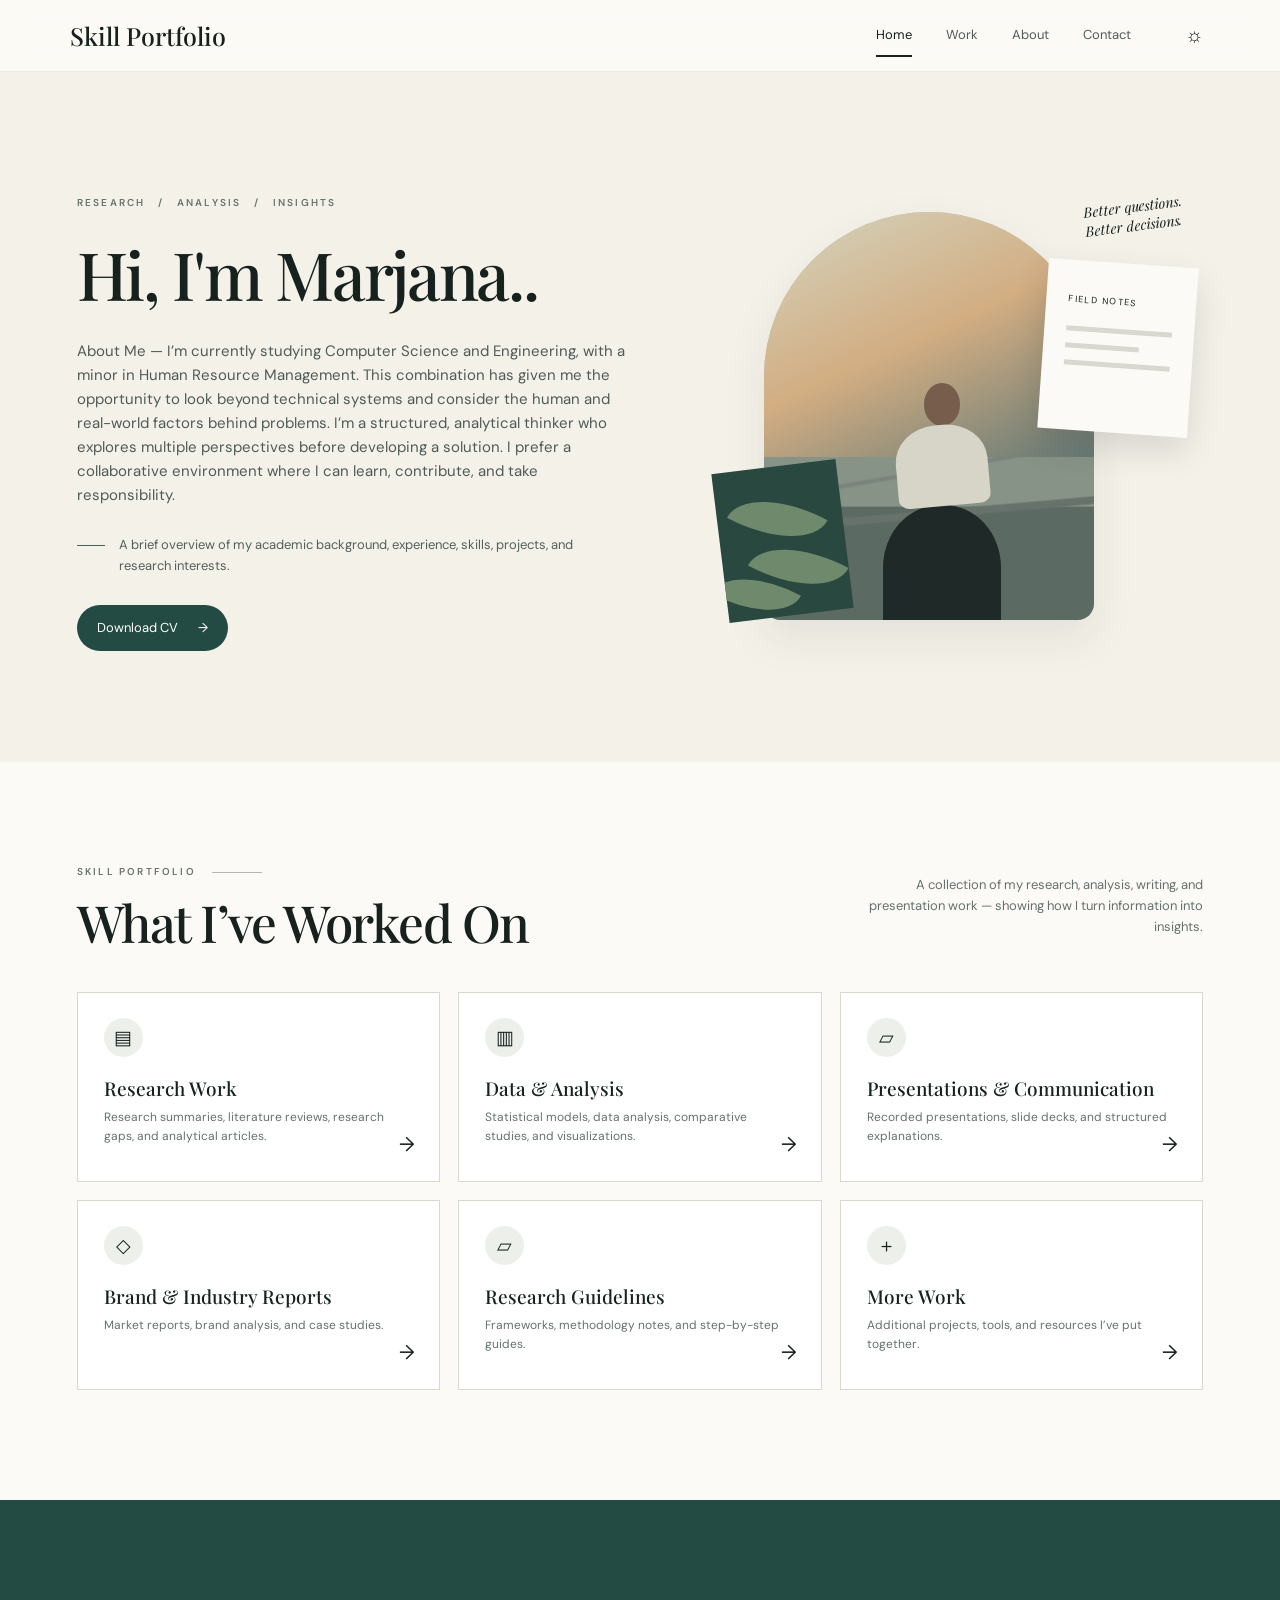
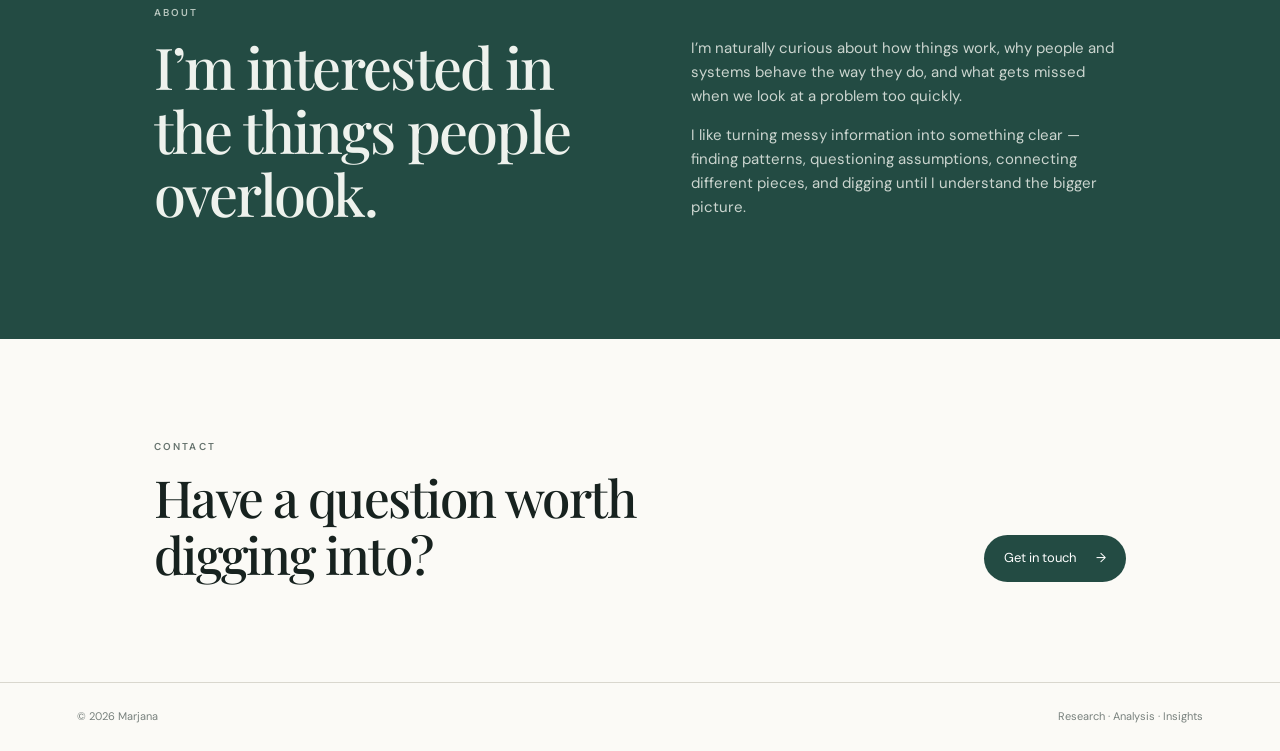
==== index.html @ 1c20ca9d "Update index.html" ====
<!DOCTYPE html>
<html lang="en">
<head>
  <meta charset="UTF-8">
  <meta name="viewport" content="width=device-width, initial-scale=1.0">
  <meta name="description" content="Marjana — Research, analysis, writing and analytical work.">
  <title>Marjana — Research Portfolio</title>
  <link rel="preconnect" href="https://fonts.googleapis.com">
  <link rel="preconnect" href="https://fonts.gstatic.com" crossorigin>
  <link href="https://fonts.googleapis.com/css2?family=DM+Sans:wght@400;500;600&family=Playfair+Display:ital,wght@0,500;0,600;1,500&display=swap" rel="stylesheet">
  <link rel="stylesheet" href="style.css">
</head>
<body>
  <header class="site-header">
    <a class="brand" href="#home">Skill Portfolio</a>
    <nav aria-label="Main navigation">
      <a class="active" href="#home">Home</a>
      <a href="#work">Work</a>
      <a href="#about">About</a>
      <a href="#contact">Contact</a>
    </nav>
    <button class="theme-toggle" id="themeToggle" aria-label="Toggle theme">☼</button>
  </header>

  <main id="home">
    <section class="hero">
      <div class="hero-copy">
        <div class="eyebrow">RESEARCH &nbsp; / &nbsp; ANALYSIS &nbsp; / &nbsp; INSIGHTS</div>
        <h1>Hi, I'm Marjana..<br>
          
        </h1>
        <p class="intro">
          About Me — I’m currently studying Computer Science and Engineering, with a minor in Human Resource Management. This combination has given me the opportunity to look beyond technical systems and consider the human and real-world factors behind problems. I’m a structured, analytical thinker who explores multiple perspectives before developing a solution. I prefer a collaborative environment where I can learn, contribute, and take responsibility.

        </p>
        <div class="hero-note"><span></span> A brief overview of my academic background, experience, skills, projects, and research interests.</div>
        <a class="primary-btn" href="#work">Download CV<span>→</span></a>
      </div>

      <div class="hero-art" aria-label="Decorative research collage">
        <div class="arch-photo">
          <div class="sky"></div>
          <div class="city"></div>
          <div class="person">
            <div class="head"></div>
            <div class="scarf"></div>
            <div class="body"></div>
          </div>
        </div>
        <div class="note-card">
          <div class="lines"></div>
          <div class="mini-title">FIELD NOTES</div>
          <div class="mini-line"></div><div class="mini-line short"></div><div class="mini-line"></div>
        </div>
        <div class="leaf-card"><span></span><span></span><span></span></div>
        <div class="art-caption">Better questions.<br>Better decisions.</div>
      </div>
    </section>

    <section class="work" id="work">
      <div class="section-heading">
        <div>
          <div class="eyebrow">SKILL PORTFOLIO <span class="dash"></span></div>
          <h2>What I’ve Worked On</h2>
        </div>
        <p>A collection of my research, analysis, writing, and presentation work — showing how I turn information into insights.</p>
      </div>

      <div class="cards">
        <a class="card" href="#">
          <div class="icon">▤</div>
          <h3>Research Work</h3>
          <p>Research summaries, literature reviews, research gaps, and analytical articles.</p>
          <span class="arrow">→</span>
        </a>
        <a class="card" href="#">
          <div class="icon">▥</div>
          <h3>Data &amp; Analysis</h3>
          <p>Statistical models, data analysis, comparative studies, and visualizations.</p>
          <span class="arrow">→</span>
        </a>
        <a class="card" href="#">
          <div class="icon">▱</div>
          <h3>Presentations &amp; Communication</h3>
          <p>Recorded presentations, slide decks, and structured explanations.</p>
          <span class="arrow">→</span>
        </a>
        <a class="card" href="#">
          <div class="icon">◇</div>
          <h3>Brand &amp; Industry Reports</h3>
          <p>Market reports, brand analysis, and case studies.</p>
          <span class="arrow">→</span>
        </a>
        <a class="card" href="#">
          <div class="icon">▱</div>
          <h3>Research Guidelines</h3>
          <p>Frameworks, methodology notes, and step-by-step guides.</p>
          <span class="arrow">→</span>
        </a>
        <a class="card" href="#">
          <div class="icon">＋</div>
          <h3>More Work</h3>
          <p>Additional projects, tools, and resources I’ve put together.</p>
          <span class="arrow">→</span>
        </a>
      </div>
    </section>

    <section class="about" id="about">
      <div class="eyebrow">ABOUT</div>
      <div class="about-grid">
        <h2>I’m interested in the things people overlook.</h2>
        <div>
          <p>I’m naturally curious about how things work, why people and systems behave the way they do, and what gets missed when we look at a problem too quickly.</p>
          <p>I like turning messy information into something clear — finding patterns, questioning assumptions, connecting different pieces, and digging until I understand the bigger picture.</p>
        </div>
      </div>
    </section>

    <section class="contact" id="contact">
      <div>
        <div class="eyebrow">CONTACT</div>
        <h2>Have a question worth digging into?</h2>
      </div>
      <a class="primary-btn" href="mailto:your.email@example.com">Get in touch <span>→</span></a>
    </section>
  </main>

  <footer>
    <span>© 2026 Marjana</span>
    <span>Research · Analysis · Insights</span>
  </footer>

  <script src="script.js"></script>
</body>
</html>
---- style.css ----
:root {
  --bg: #f4f1e9;
  --paper: #fbfaf6;
  --text: #17221f;
  --muted: #66716d;
  --line: #d9d7ce;
  --accent: #234b43;
  --accent-soft: #dfe5d7;
  --shadow: 0 18px 45px rgba(24, 34, 31, .08);
}
* { box-sizing: border-box; }
html { scroll-behavior: smooth; }
body {
  margin: 0; color: var(--text); background: var(--paper);
  font-family: "DM Sans", sans-serif; line-height: 1.6;
}
a { color: inherit; text-decoration: none; }
.site-header {
  height: 72px; padding: 0 5.5vw; display: flex; align-items: center;
  justify-content: space-between; border-bottom: 1px solid rgba(0,0,0,.06);
  position: sticky; top: 0; z-index: 20; background: rgba(251,250,246,.9);
  backdrop-filter: blur(14px);
}
.brand { font: 500 25px/1 "Playfair Display", serif; }
nav { display: flex; gap: 34px; margin-left: auto; margin-right: 48px; }
nav a { font-size: 13px; color: #535b58; position: relative; }
nav a.active, nav a:hover { color: var(--text); }
nav a.active::after { content:""; position:absolute; left:0; right:0; bottom:-11px; height:1.5px; background:var(--text); }
.theme-toggle { border:0; background:none; font-size:20px; cursor:pointer; color:var(--text); }
.hero {
  min-height: 690px; padding: 92px 6vw 80px; display:grid; grid-template-columns: 1.05fr .95fr;
  gap: 6vw; align-items:center; background: var(--bg); overflow:hidden;
}
.eyebrow { font-size:10px; letter-spacing:.22em; font-weight:600; color:#66736e; }
.hero h1 {
  font: 500 clamp(44px,5.2vw,72px)/1.06 "Playfair Display", serif;
  letter-spacing:-.035em; margin:28px 0 30px; max-width:760px;
}
.hero h1 em { font-style:italic; }
.intro { max-width:560px; font-size:15px; color:#4f5b57; }
.hero-note { margin:28px 0; max-width:520px; font-size:13px; color:#53605b; display:flex; gap:14px; align-items:flex-start; }
.hero-note span { width:28px; height:1px; background:#48635c; margin-top:10px; flex:none; }
.primary-btn {
  display:inline-flex; gap:20px; align-items:center; padding:13px 20px; border-radius:30px;
  background:var(--accent); color:#fff; font-size:13px; transition:.2s;
}
.primary-btn:hover { transform:translateY(-2px); box-shadow:var(--shadow); }
.hero-art { min-height:470px; position:relative; max-width:570px; width:100%; margin:auto; }
.arch-photo {
  position:absolute; left:12%; top:5%; width:66%; height:87%; overflow:hidden;
  border-radius: 180px 180px 18px 18px; background:#b8b7a8; box-shadow:var(--shadow);
}
.sky { height:60%; background:linear-gradient(155deg,#d4d4bf 0%,#d2ad82 50%,#667a76 100%); }
.city { height:40%; background:
  linear-gradient(170deg,transparent 0 18%,#66736e 19% 20%,transparent 21%),
  linear-gradient(175deg,transparent 0 35%,#4d5b58 36% 39%,transparent 40%),
  linear-gradient(180deg,#79877d 0 30%,#3d514b 31% 100%); opacity:.75; }
.person { position:absolute; bottom:0; left:36%; width:36%; height:58%; }
.head { width:31%; height:18%; background:#765d4c; border-radius:50%; margin:0 auto; }
.scarf { width:78%; height:34%; background:#d7d4c8; border-radius:45% 45% 12% 12%; margin:-1% auto 0; transform:rotate(-5deg); }
.body { width:100%; height:55%; background:#1f2927; border-radius:48% 48% 0 0; }
.note-card {
  position:absolute; right:2%; top:16%; width:150px; height:170px; background:#fbfaf6;
  transform:rotate(4deg); padding:22px; box-shadow:0 14px 35px rgba(0,0,0,.12);
}
.mini-title { font-size:9px; letter-spacing:.16em; margin:10px 0 20px; }
.mini-line { height:5px; width:100%; background:#d8d8cf; margin:12px 0; }
.mini-line.short { width:70%; }
.leaf-card { position:absolute; left:3%; bottom:9%; width:125px; height:150px; background:#29483f; transform:rotate(-7deg); overflow:hidden; }
.leaf-card::before, .leaf-card::after, .leaf-card span { content:""; position:absolute; background:#6f896c; border-radius:100% 0 100% 0; transform:rotate(35deg); }
.leaf-card::before { width:90px;height:45px;left:15px;top:30px; }
.leaf-card::after { width:90px;height:45px;left:30px;top:80px; }
.leaf-card span:nth-child(1){width:80px;height:40px;left:-10px;top:105px;}
.art-caption { position:absolute; right:4%; top:2%; font:italic 14px "Playfair Display",serif; transform:rotate(-7deg); }
.work { padding:100px 6vw 110px; background:#fbfaf6; }
.section-heading { display:flex; justify-content:space-between; align-items:end; gap:40px; margin-bottom:42px; }
.section-heading h2, .about h2, .contact h2 { font:500 clamp(35px,4vw,54px)/1.1 "Playfair Display",serif; margin:14px 0 0; letter-spacing:-.03em; }
.section-heading > p { max-width:350px; color:var(--muted); font-size:13px; text-align:right; }
.dash { display:inline-block; width:50px; height:1px; background:#b5b8b1; vertical-align:middle; margin-left:12px; }
.cards { display:grid; grid-template-columns:repeat(3,1fr); gap:18px; }
.card {
  position:relative; min-height:190px; padding:25px 26px; border:1px solid var(--line);
  background:#fff; transition:.2s;
}
.card:hover { transform:translateY(-4px); box-shadow:var(--shadow); border-color:#c4c9c1; }
.icon { width:39px; height:39px; border-radius:50%; background:#edf0ea; display:grid; place-items:center; font-size:19px; margin-bottom:20px; }
.card h3 { font:500 19px/1.2 "Playfair Display",serif; margin:0 0 8px; }
.card p { color:var(--muted); font-size:12px; max-width:300px; margin:0; }
.arrow { position:absolute; right:24px; bottom:21px; font-size:20px; }
.about { padding:105px 12vw; background:var(--accent); color:#eef2ed; }
.about .eyebrow { color:#b8c7bf; }
.about-grid { display:grid; grid-template-columns:1fr 1fr; gap:8vw; }
.about h2 { font-size:clamp(36px,4.5vw,58px); }
.about p { color:#cbd5cf; font-size:15px; max-width:530px; }
.contact { padding:100px 12vw; display:flex; align-items:end; justify-content:space-between; gap:30px; }
.contact h2 { max-width:650px; }
footer { border-top:1px solid var(--line); padding:25px 6vw; display:flex; justify-content:space-between; color:#78817d; font-size:11px; }
.dark { --paper:#151a18; --bg:#1d2522; --text:#f2f0e8; --muted:#aeb8b3; --line:#333d39; --accent-soft:#2b3530; }
.dark .site-header { background:rgba(21,26,24,.9); }
.dark .work { background:#151a18; }
.dark .card { background:#1b211f; }
@media (max-width: 900px) {
  nav { gap:18px; margin-right:20px; }
  .hero { grid-template-columns:1fr; padding-top:65px; }
  .hero-art { min-height:450px; }
  .cards { grid-template-columns:1fr 1fr; }
  .section-heading { align-items:start; flex-direction:column; }
  .section-heading > p { text-align:left; }
  .about-grid { grid-template-columns:1fr; }
}
@media (max-width: 620px) {
  .site-header { padding:0 5vw; }
  nav { display:none; }
  .hero { padding:60px 7vw; }
  .hero h1 { font-size:43px; }
  .hero-art { min-height:390px; }
  .arch-photo { left:8%; width:72%; }
  .note-card { right:0; width:125px; height:145px; padding:16px; }
  .leaf-card { width:95px; height:115px; }
  .cards { grid-template-columns:1fr; }
  .work, .contact { padding-left:7vw; padding-right:7vw; }
  .contact { align-items:flex-start; flex-direction:column; }
  footer { flex-direction:column; gap:8px; }
}
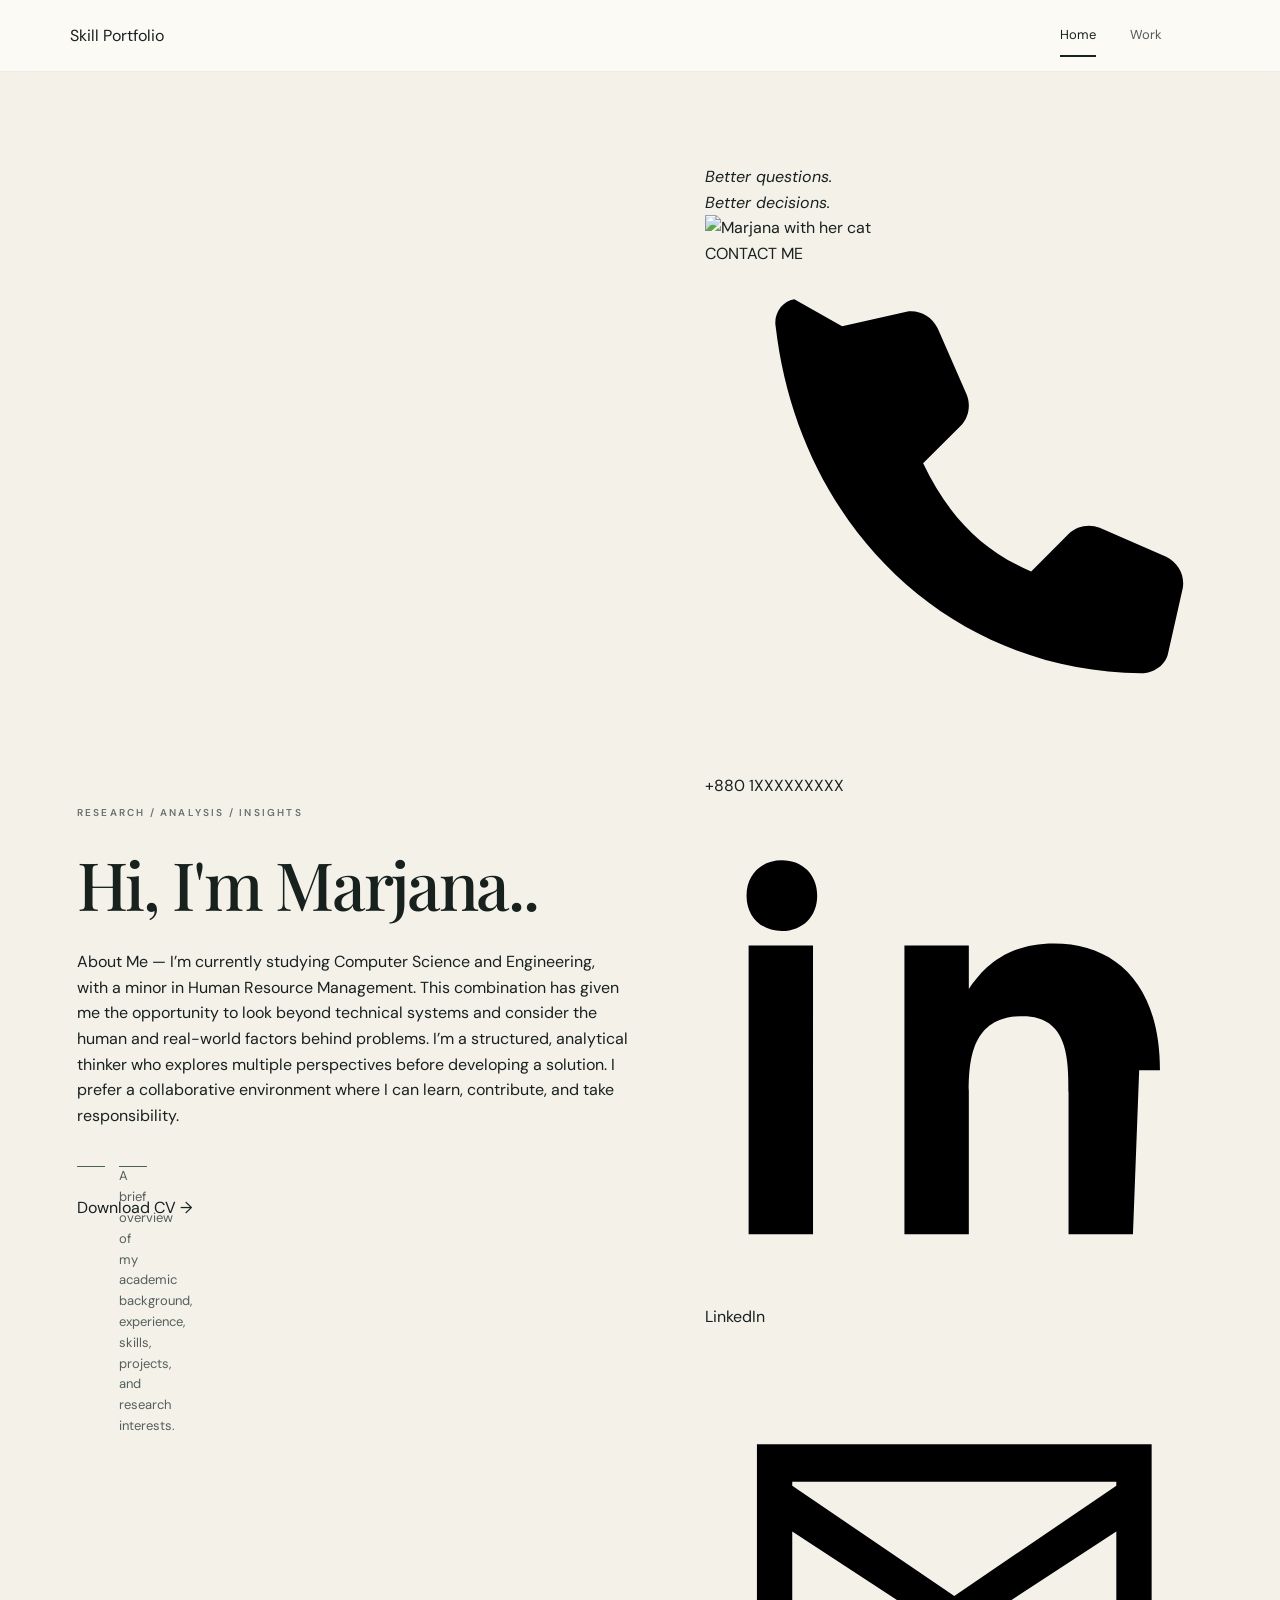
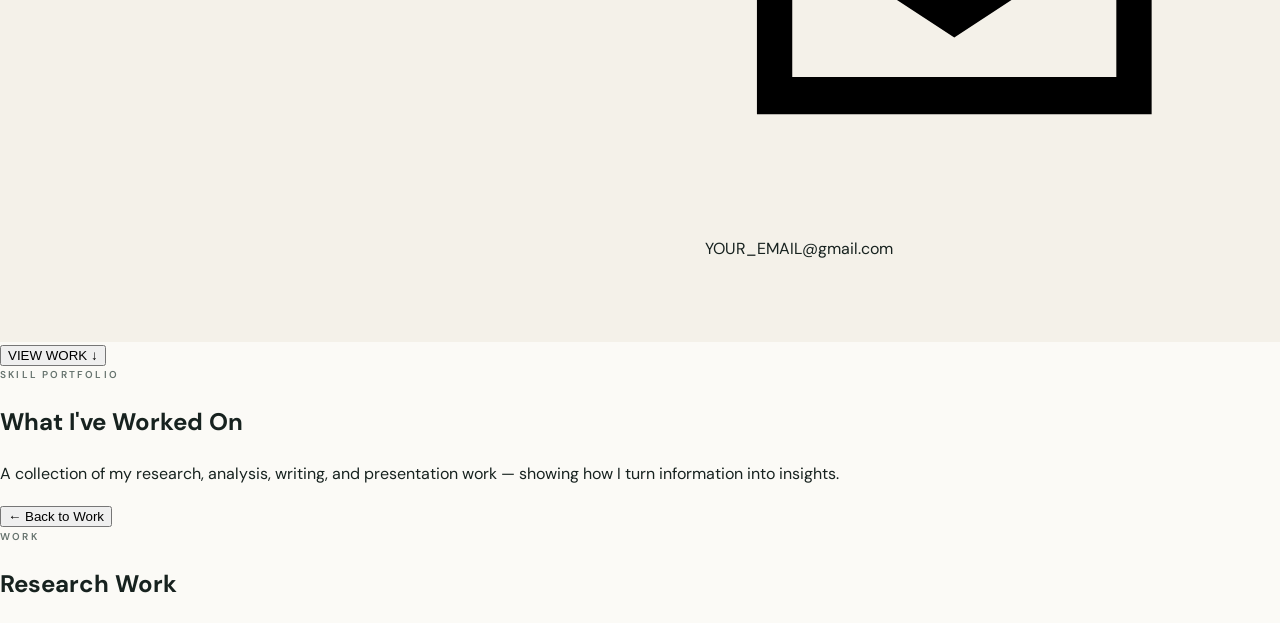
==== commit 8d43b8d2: "Update index.html" ====
--- a/index.html
+++ b/index.html
@@ -1,136 +1,270 @@
 <!DOCTYPE html>
 <html lang="en">
 <head>
-  <meta charset="UTF-8">
-  <meta name="viewport" content="width=device-width, initial-scale=1.0">
-  <meta name="description" content="Marjana — Research, analysis, writing and analytical work.">
-  <title>Marjana — Research Portfolio</title>
-  <link rel="preconnect" href="https://fonts.googleapis.com">
-  <link rel="preconnect" href="https://fonts.gstatic.com" crossorigin>
-  <link href="https://fonts.googleapis.com/css2?family=DM+Sans:wght@400;500;600&family=Playfair+Display:ital,wght@0,500;0,600;1,500&display=swap" rel="stylesheet">
-  <link rel="stylesheet" href="style.css">
+    <meta charset="UTF-8">
+    <meta name="viewport" content="width=device-width, initial-scale=1.0">
+
+    <title>Marjana | Skill Portfolio</title>
+
+    <link rel="stylesheet" href="style.css">
+
+    <!-- Google Fonts -->
+    <link rel="preconnect" href="https://fonts.googleapis.com">
+    <link rel="preconnect" href="https://fonts.gstatic.com" crossorigin>
+    <link href="https://fonts.googleapis.com/css2?family=DM+Sans:wght@400;500;600&family=Playfair+Display:wght@500;600&display=swap" rel="stylesheet">
 </head>
+
 <body>
-  <header class="site-header">
-    <a class="brand" href="#home">Skill Portfolio</a>
-    <nav aria-label="Main navigation">
-      <a class="active" href="#home">Home</a>
-      <a href="#work">Work</a>
-      <a href="#about">About</a>
-      <a href="#contact">Contact</a>
+
+<!-- =========================
+     HEADER
+========================= -->
+
+<header class="site-header">
+
+    <a href="#home" class="logo" onclick="showHome()">
+        Skill Portfolio
+    </a>
+
+    <nav class="main-nav">
+        <a href="#home" class="nav-link active" onclick="showHome()">Home</a>
+        <a href="#work" class="nav-link" onclick="showWork()">Work</a>
     </nav>
-    <button class="theme-toggle" id="themeToggle" aria-label="Toggle theme">☼</button>
-  </header>
-
-  <main id="home">
-    <section class="hero">
-      <div class="hero-copy">
-        <div class="eyebrow">RESEARCH &nbsp; / &nbsp; ANALYSIS &nbsp; / &nbsp; INSIGHTS</div>
-        <h1>Hi, I'm Marjana..<br>
-          
-        </h1>
-        <p class="intro">
-          About Me — I’m currently studying Computer Science and Engineering, with a minor in Human Resource Management. This combination has given me the opportunity to look beyond technical systems and consider the human and real-world factors behind problems. I’m a structured, analytical thinker who explores multiple perspectives before developing a solution. I prefer a collaborative environment where I can learn, contribute, and take responsibility.
-
-        </p>
-        <div class="hero-note"><span></span> A brief overview of my academic background, experience, skills, projects, and research interests.</div>
-        <a class="primary-btn" href="#work">Download CV<span>→</span></a>
-      </div>
-
-      <div class="hero-art" aria-label="Decorative research collage">
-        <div class="arch-photo">
-          <div class="sky"></div>
-          <div class="city"></div>
-          <div class="person">
-            <div class="head"></div>
-            <div class="scarf"></div>
-            <div class="body"></div>
-          </div>
+
+</header>
+
+
+<!-- =========================
+     MAIN APPLICATION
+========================= -->
+
+<main id="app">
+
+    <!-- HOME PAGE -->
+    <section id="home-page" class="page">
+
+        <div class="hero">
+
+            <!-- LEFT SIDE -->
+            <div class="hero-content">
+
+                <div class="eyebrow">
+                    RESEARCH
+                    <span>/</span>
+                    ANALYSIS
+                    <span>/</span>
+                    INSIGHTS
+                </div>
+
+                <h1>
+                    Hi, I'm Marjana..
+                </h1>
+
+                <p class="hero-description">
+                    About Me — I’m currently studying Computer Science and
+                    Engineering, with a minor in Human Resource Management.
+                    This combination has given me the opportunity to look
+                    beyond technical systems and consider the human and
+                    real-world factors behind problems. I’m a structured,
+                    analytical thinker who explores multiple perspectives
+                    before developing a solution. I prefer a collaborative
+                    environment where I can learn, contribute, and take
+                    responsibility.
+                </p>
+
+                <div class="hero-note">
+                    <span class="note-line"></span>
+
+                    <span>
+                        A brief overview of my academic background,
+                        experience, skills, projects, and research interests.
+                    </span>
+                </div>
+
+                <a
+                    href="assets/Marjana_CV.pdf"
+                    download
+                    class="download-btn"
+                >
+                    Download CV
+                    <span>→</span>
+                </a>
+
+            </div>
+
+
+            <!-- RIGHT SIDE -->
+            <div class="hero-visual">
+
+                <div class="visual-quote">
+                    <em>Better questions.</em><br>
+                    <em>Better decisions.</em>
+                </div>
+
+                <div class="visual-card">
+
+                    <!-- Replace this with your own photo -->
+                    <img
+                        src="assets/profile-cat.jpg"
+                        alt="Marjana with her cat"
+                        class="profile-photo"
+                    >
+
+                    <div class="contact-card">
+
+                        <div class="contact-label">
+                            CONTACT ME
+                        </div>
+
+                        <!-- PHONE -->
+                        <a href="tel:+8801XXXXXXXXX" class="contact-item">
+
+                            <span class="contact-icon">
+                                <!-- phone -->
+                                <svg viewBox="0 0 24 24">
+                                    <path d="M6.6 2.9l3.1-.7c.6-.1 1.2.2 1.5.8l1.4 3.2c.2.5.1 1.1-.3 1.5L10.5 9.5c1.2 2.5 2.8 4.2 5.2 5.2l1.8-1.8c.4-.4 1-.5 1.5-.3l3.2 1.4c.6.3.9.9.8 1.5l-.7 3.1c-.1.6-.7 1-1.3 1C11.6 19.5 4.5 12.4 3.4 2.9c-.1-.6.3-1.2.9-1.3z"/>
+                                </svg>
+                            </span>
+
+                            <span>
+                                +880 1XXXXXXXXX
+                            </span>
+
+                        </a>
+
+
+                        <!-- LINKEDIN -->
+                        <a
+                            href="https://www.linkedin.com/in/YOUR-LINKEDIN/"
+                            target="_blank"
+                            rel="noopener"
+                            class="contact-item"
+                        >
+
+                            <span class="contact-icon">
+                                <svg viewBox="0 0 24 24">
+                                    <path d="M5.2 7.1H2.1V21h3.1V7.1zM3.7 3C2.7 3 2 3.7 2 4.7s.7 1.7 1.7 1.7 1.7-.7 1.7-1.7S4.7 3 3.7 3zM21.9 13.1c0-4.2-2.2-6.1-5.1-6.1-2.4 0-3.5 1.3-4.1 2.2V7.1H9.6V21h3.1v-6.9c0-1.8.3-3.6 2.6-3.6 2.2 0 2.2 2.1 2.2 3.7V21h3.1l.3-7.9z"/>
+                                </svg>
+                            </span>
+
+                            <span>
+                                LinkedIn
+                            </span>
+
+                        </a>
+
+
+                        <!-- EMAIL -->
+                        <a
+                            href="mailto:YOUR_EMAIL@gmail.com"
+                            class="contact-item"
+                        >
+
+                            <span class="contact-icon">
+                                <svg viewBox="0 0 24 24">
+                                    <path d="M2.5 5.5h19v13h-19v-13zm1.7 1.8v.2l7.8 5.3 7.8-5.3v-.2H4.2zm15.6 9.4V9.7L12 14.8 4.2 9.7v7h15.6z"/>
+                                </svg>
+                            </span>
+
+                            <span>
+                                YOUR_EMAIL@gmail.com
+                            </span>
+
+                        </a>
+
+                    </div>
+
+                </div>
+
+            </div>
+
         </div>
-        <div class="note-card">
-          <div class="lines"></div>
-          <div class="mini-title">FIELD NOTES</div>
-          <div class="mini-line"></div><div class="mini-line short"></div><div class="mini-line"></div>
+
+
+        <!-- DOWN INDICATOR -->
+        <button class="scroll-indicator" onclick="showWork()" aria-label="View work">
+
+            <span class="scroll-text">
+                VIEW WORK
+            </span>
+
+            <span class="down-arrow">
+                ↓
+            </span>
+
+        </button>
+
+    </section>
+
+
+
+    <!-- WORK PAGE -->
+    <section id="work-page" class="page hidden">
+
+        <div class="work-header">
+
+            <div>
+
+                <div class="eyebrow work-eyebrow">
+                    SKILL PORTFOLIO
+                    <span class="horizontal-line"></span>
+                </div>
+
+                <h2>
+                    What I've Worked On
+                </h2>
+
+            </div>
+
+            <p class="work-intro">
+                A collection of my research, analysis, writing, and
+                presentation work — showing how I turn information
+                into insights.
+            </p>
+
         </div>
-        <div class="leaf-card"><span></span><span></span><span></span></div>
-        <div class="art-caption">Better questions.<br>Better decisions.</div>
-      </div>
+
+
+        <!-- EXACTLY 5 SECTIONS -->
+        <div id="work-grid" class="work-grid"></div>
+
     </section>
 
-    <section class="work" id="work">
-      <div class="section-heading">
-        <div>
-          <div class="eyebrow">SKILL PORTFOLIO <span class="dash"></span></div>
-          <h2>What I’ve Worked On</h2>
+
+
+    <!-- INSIDE WORK PAGE -->
+    <section id="detail-page" class="page hidden">
+
+        <div class="detail-container">
+
+            <button class="back-button" onclick="showWork()">
+                ← Back to Work
+            </button>
+
+            <div class="detail-header">
+
+                <div class="eyebrow" id="detail-eyebrow">
+                    WORK
+                </div>
+
+                <h2 id="detail-title">
+                    Research Work
+                </h2>
+
+                <p id="detail-description"></p>
+
+            </div>
+
+            <div id="detail-content"></div>
+
         </div>
-        <p>A collection of my research, analysis, writing, and presentation work — showing how I turn information into insights.</p>
-      </div>
-
-      <div class="cards">
-        <a class="card" href="#">
-          <div class="icon">▤</div>
-          <h3>Research Work</h3>
-          <p>Research summaries, literature reviews, research gaps, and analytical articles.</p>
-          <span class="arrow">→</span>
-        </a>
-        <a class="card" href="#">
-          <div class="icon">▥</div>
-          <h3>Data &amp; Analysis</h3>
-          <p>Statistical models, data analysis, comparative studies, and visualizations.</p>
-          <span class="arrow">→</span>
-        </a>
-        <a class="card" href="#">
-          <div class="icon">▱</div>
-          <h3>Presentations &amp; Communication</h3>
-          <p>Recorded presentations, slide decks, and structured explanations.</p>
-          <span class="arrow">→</span>
-        </a>
-        <a class="card" href="#">
-          <div class="icon">◇</div>
-          <h3>Brand &amp; Industry Reports</h3>
-          <p>Market reports, brand analysis, and case studies.</p>
-          <span class="arrow">→</span>
-        </a>
-        <a class="card" href="#">
-          <div class="icon">▱</div>
-          <h3>Research Guidelines</h3>
-          <p>Frameworks, methodology notes, and step-by-step guides.</p>
-          <span class="arrow">→</span>
-        </a>
-        <a class="card" href="#">
-          <div class="icon">＋</div>
-          <h3>More Work</h3>
-          <p>Additional projects, tools, and resources I’ve put together.</p>
-          <span class="arrow">→</span>
-        </a>
-      </div>
+
     </section>
 
-    <section class="about" id="about">
-      <div class="eyebrow">ABOUT</div>
-      <div class="about-grid">
-        <h2>I’m interested in the things people overlook.</h2>
-        <div>
-          <p>I’m naturally curious about how things work, why people and systems behave the way they do, and what gets missed when we look at a problem too quickly.</p>
-          <p>I like turning messy information into something clear — finding patterns, questioning assumptions, connecting different pieces, and digging until I understand the bigger picture.</p>
-        </div>
-      </div>
-    </section>
-
-    <section class="contact" id="contact">
-      <div>
-        <div class="eyebrow">CONTACT</div>
-        <h2>Have a question worth digging into?</h2>
-      </div>
-      <a class="primary-btn" href="mailto:your.email@example.com">Get in touch <span>→</span></a>
-    </section>
-  </main>
-
-  <footer>
-    <span>© 2026 Marjana</span>
-    <span>Research · Analysis · Insights</span>
-  </footer>
-
-  <script src="script.js"></script>
+</main>
+
+
+<script src="script.js"></script>
+
 </body>
 </html>
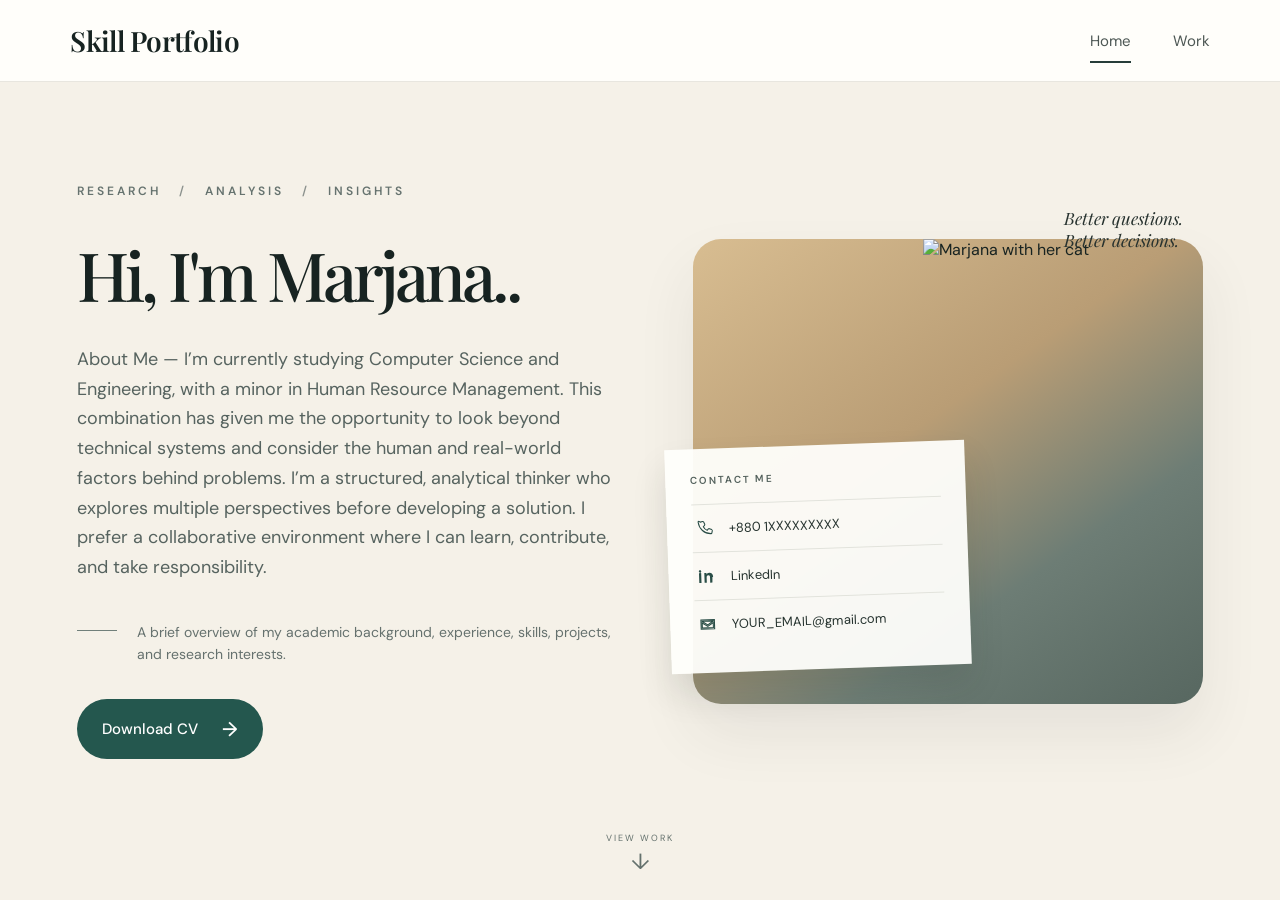
==== commit 4045e2fb: "Update index.html" ====
--- a/index.html
+++ b/index.html
@@ -81,11 +81,7 @@
                     </span>
                 </div>
 
-                <a
-                    href="assets/Marjana_CV.pdf"
-                    download
-                    class="download-btn"
-                >
+                <a href="assets/Marjana_CV.pdf" class="download-btn">
                     Download CV
                     <span>→</span>
                 </a>
--- a/style.css
+++ b/style.css
@@ -1,124 +1,1083 @@
-:root {
-  --bg: #f4f1e9;
-  --paper: #fbfaf6;
-  --text: #17221f;
-  --muted: #66716d;
-  --line: #d9d7ce;
-  --accent: #234b43;
-  --accent-soft: #dfe5d7;
-  --shadow: 0 18px 45px rgba(24, 34, 31, .08);
-}
-* { box-sizing: border-box; }
-html { scroll-behavior: smooth; }
+/* =========================================
+   RESET
+========================================= */
+
+* {
+    margin: 0;
+    padding: 0;
+    box-sizing: border-box;
+}
+
+html {
+    scroll-behavior: smooth;
+}
+
 body {
-  margin: 0; color: var(--text); background: var(--paper);
-  font-family: "DM Sans", sans-serif; line-height: 1.6;
-}
-a { color: inherit; text-decoration: none; }
+    background: #faf9f5;
+    color: #172321;
+    font-family: "DM Sans", sans-serif;
+    min-height: 100vh;
+}
+
+button,
+a {
+    font-family: inherit;
+}
+
+a {
+    color: inherit;
+    text-decoration: none;
+}
+
+
+/* =========================================
+   HEADER
+========================================= */
+
 .site-header {
-  height: 72px; padding: 0 5.5vw; display: flex; align-items: center;
-  justify-content: space-between; border-bottom: 1px solid rgba(0,0,0,.06);
-  position: sticky; top: 0; z-index: 20; background: rgba(251,250,246,.9);
-  backdrop-filter: blur(14px);
-}
-.brand { font: 500 25px/1 "Playfair Display", serif; }
-nav { display: flex; gap: 34px; margin-left: auto; margin-right: 48px; }
-nav a { font-size: 13px; color: #535b58; position: relative; }
-nav a.active, nav a:hover { color: var(--text); }
-nav a.active::after { content:""; position:absolute; left:0; right:0; bottom:-11px; height:1.5px; background:var(--text); }
-.theme-toggle { border:0; background:none; font-size:20px; cursor:pointer; color:var(--text); }
+    height: 82px;
+    padding: 0 5.5vw;
+
+    display: flex;
+    align-items: center;
+    justify-content: space-between;
+
+    background: #fffefa;
+    border-bottom: 1px solid #e8e6df;
+
+    position: sticky;
+    top: 0;
+    z-index: 100;
+}
+
+.logo {
+    font-family: "Playfair Display", serif;
+    font-size: 28px;
+    font-weight: 600;
+    letter-spacing: -0.7px;
+}
+
+.main-nav {
+    display: flex;
+    align-items: center;
+    gap: 42px;
+}
+
+.nav-link {
+    position: relative;
+
+    font-size: 15px;
+    color: #4d5754;
+
+    padding: 30px 0;
+}
+
+.nav-link::after {
+    content: "";
+
+    position: absolute;
+    left: 0;
+    right: 0;
+    bottom: 18px;
+
+    height: 2px;
+
+    background: #263d39;
+
+    transform: scaleX(0);
+    transform-origin: center;
+
+    transition: transform 0.2s ease;
+}
+
+.nav-link:hover::after,
+.nav-link.active::after {
+    transform: scaleX(1);
+}
+
+
+/* =========================================
+   PAGE
+========================================= */
+
+.page {
+    min-height: calc(100vh - 82px);
+}
+
+.hidden {
+    display: none !important;
+}
+
+
+/* =========================================
+   HOME
+========================================= */
+
+#home-page {
+    position: relative;
+    min-height: calc(100vh - 82px);
+
+    background: #f5f1e8;
+    overflow: hidden;
+}
+
 .hero {
-  min-height: 690px; padding: 92px 6vw 80px; display:grid; grid-template-columns: 1.05fr .95fr;
-  gap: 6vw; align-items:center; background: var(--bg); overflow:hidden;
-}
-.eyebrow { font-size:10px; letter-spacing:.22em; font-weight:600; color:#66736e; }
+    width: 88%;
+    max-width: 1450px;
+
+    margin: 0 auto;
+
+    min-height: calc(100vh - 82px);
+
+    display: grid;
+    grid-template-columns: 1fr 0.95fr;
+
+    align-items: center;
+    gap: 80px;
+
+    padding: 70px 0 110px;
+}
+
+
+/* LEFT */
+
+.hero-content {
+    max-width: 690px;
+}
+
+.eyebrow {
+    display: flex;
+    align-items: center;
+    gap: 18px;
+
+    color: #66736f;
+
+    font-size: 12px;
+    font-weight: 600;
+
+    letter-spacing: 3px;
+}
+
+.eyebrow span {
+    color: #8c928e;
+}
+
 .hero h1 {
-  font: 500 clamp(44px,5.2vw,72px)/1.06 "Playfair Display", serif;
-  letter-spacing:-.035em; margin:28px 0 30px; max-width:760px;
-}
-.hero h1 em { font-style:italic; }
-.intro { max-width:560px; font-size:15px; color:#4f5b57; }
-.hero-note { margin:28px 0; max-width:520px; font-size:13px; color:#53605b; display:flex; gap:14px; align-items:flex-start; }
-.hero-note span { width:28px; height:1px; background:#48635c; margin-top:10px; flex:none; }
-.primary-btn {
-  display:inline-flex; gap:20px; align-items:center; padding:13px 20px; border-radius:30px;
-  background:var(--accent); color:#fff; font-size:13px; transition:.2s;
-}
-.primary-btn:hover { transform:translateY(-2px); box-shadow:var(--shadow); }
-.hero-art { min-height:470px; position:relative; max-width:570px; width:100%; margin:auto; }
-.arch-photo {
-  position:absolute; left:12%; top:5%; width:66%; height:87%; overflow:hidden;
-  border-radius: 180px 180px 18px 18px; background:#b8b7a8; box-shadow:var(--shadow);
-}
-.sky { height:60%; background:linear-gradient(155deg,#d4d4bf 0%,#d2ad82 50%,#667a76 100%); }
-.city { height:40%; background:
-  linear-gradient(170deg,transparent 0 18%,#66736e 19% 20%,transparent 21%),
-  linear-gradient(175deg,transparent 0 35%,#4d5b58 36% 39%,transparent 40%),
-  linear-gradient(180deg,#79877d 0 30%,#3d514b 31% 100%); opacity:.75; }
-.person { position:absolute; bottom:0; left:36%; width:36%; height:58%; }
-.head { width:31%; height:18%; background:#765d4c; border-radius:50%; margin:0 auto; }
-.scarf { width:78%; height:34%; background:#d7d4c8; border-radius:45% 45% 12% 12%; margin:-1% auto 0; transform:rotate(-5deg); }
-.body { width:100%; height:55%; background:#1f2927; border-radius:48% 48% 0 0; }
-.note-card {
-  position:absolute; right:2%; top:16%; width:150px; height:170px; background:#fbfaf6;
-  transform:rotate(4deg); padding:22px; box-shadow:0 14px 35px rgba(0,0,0,.12);
-}
-.mini-title { font-size:9px; letter-spacing:.16em; margin:10px 0 20px; }
-.mini-line { height:5px; width:100%; background:#d8d8cf; margin:12px 0; }
-.mini-line.short { width:70%; }
-.leaf-card { position:absolute; left:3%; bottom:9%; width:125px; height:150px; background:#29483f; transform:rotate(-7deg); overflow:hidden; }
-.leaf-card::before, .leaf-card::after, .leaf-card span { content:""; position:absolute; background:#6f896c; border-radius:100% 0 100% 0; transform:rotate(35deg); }
-.leaf-card::before { width:90px;height:45px;left:15px;top:30px; }
-.leaf-card::after { width:90px;height:45px;left:30px;top:80px; }
-.leaf-card span:nth-child(1){width:80px;height:40px;left:-10px;top:105px;}
-.art-caption { position:absolute; right:4%; top:2%; font:italic 14px "Playfair Display",serif; transform:rotate(-7deg); }
-.work { padding:100px 6vw 110px; background:#fbfaf6; }
-.section-heading { display:flex; justify-content:space-between; align-items:end; gap:40px; margin-bottom:42px; }
-.section-heading h2, .about h2, .contact h2 { font:500 clamp(35px,4vw,54px)/1.1 "Playfair Display",serif; margin:14px 0 0; letter-spacing:-.03em; }
-.section-heading > p { max-width:350px; color:var(--muted); font-size:13px; text-align:right; }
-.dash { display:inline-block; width:50px; height:1px; background:#b5b8b1; vertical-align:middle; margin-left:12px; }
-.cards { display:grid; grid-template-columns:repeat(3,1fr); gap:18px; }
-.card {
-  position:relative; min-height:190px; padding:25px 26px; border:1px solid var(--line);
-  background:#fff; transition:.2s;
-}
-.card:hover { transform:translateY(-4px); box-shadow:var(--shadow); border-color:#c4c9c1; }
-.icon { width:39px; height:39px; border-radius:50%; background:#edf0ea; display:grid; place-items:center; font-size:19px; margin-bottom:20px; }
-.card h3 { font:500 19px/1.2 "Playfair Display",serif; margin:0 0 8px; }
-.card p { color:var(--muted); font-size:12px; max-width:300px; margin:0; }
-.arrow { position:absolute; right:24px; bottom:21px; font-size:20px; }
-.about { padding:105px 12vw; background:var(--accent); color:#eef2ed; }
-.about .eyebrow { color:#b8c7bf; }
-.about-grid { display:grid; grid-template-columns:1fr 1fr; gap:8vw; }
-.about h2 { font-size:clamp(36px,4.5vw,58px); }
-.about p { color:#cbd5cf; font-size:15px; max-width:530px; }
-.contact { padding:100px 12vw; display:flex; align-items:end; justify-content:space-between; gap:30px; }
-.contact h2 { max-width:650px; }
-footer { border-top:1px solid var(--line); padding:25px 6vw; display:flex; justify-content:space-between; color:#78817d; font-size:11px; }
-.dark { --paper:#151a18; --bg:#1d2522; --text:#f2f0e8; --muted:#aeb8b3; --line:#333d39; --accent-soft:#2b3530; }
-.dark .site-header { background:rgba(21,26,24,.9); }
-.dark .work { background:#151a18; }
-.dark .card { background:#1b211f; }
-@media (max-width: 900px) {
-  nav { gap:18px; margin-right:20px; }
-  .hero { grid-template-columns:1fr; padding-top:65px; }
-  .hero-art { min-height:450px; }
-  .cards { grid-template-columns:1fr 1fr; }
-  .section-heading { align-items:start; flex-direction:column; }
-  .section-heading > p { text-align:left; }
-  .about-grid { grid-template-columns:1fr; }
-}
-@media (max-width: 620px) {
-  .site-header { padding:0 5vw; }
-  nav { display:none; }
-  .hero { padding:60px 7vw; }
-  .hero h1 { font-size:43px; }
-  .hero-art { min-height:390px; }
-  .arch-photo { left:8%; width:72%; }
-  .note-card { right:0; width:125px; height:145px; padding:16px; }
-  .leaf-card { width:95px; height:115px; }
-  .cards { grid-template-columns:1fr; }
-  .work, .contact { padding-left:7vw; padding-right:7vw; }
-  .contact { align-items:flex-start; flex-direction:column; }
-  footer { flex-direction:column; gap:8px; }
-}
+    margin-top: 42px;
+
+    font-family: "Playfair Display", serif;
+    font-size: clamp(60px, 5.3vw, 92px);
+
+    line-height: 0.98;
+    letter-spacing: -4px;
+
+    font-weight: 500;
+}
+
+.hero-description {
+    margin-top: 38px;
+
+    max-width: 720px;
+
+    color: #56635f;
+
+    font-size: 18px;
+    line-height: 1.65;
+}
+
+.hero-note {
+    display: flex;
+    align-items: flex-start;
+
+    gap: 20px;
+
+    margin-top: 38px;
+
+    max-width: 670px;
+
+    color: #65716e;
+
+    font-size: 14px;
+    line-height: 1.6;
+}
+
+.note-line {
+    width: 40px;
+    height: 1px;
+
+    margin-top: 9px;
+
+    background: #71807b;
+
+    flex-shrink: 0;
+}
+
+
+/* DOWNLOAD */
+
+.download-btn {
+    display: inline-flex;
+    align-items: center;
+    gap: 24px;
+
+    margin-top: 34px;
+
+    padding: 17px 25px;
+
+    border-radius: 30px;
+
+    background: #24574e;
+    color: white;
+
+    font-size: 15px;
+    font-weight: 500;
+
+    transition:
+        transform 0.2s ease,
+        background 0.2s ease;
+}
+
+.download-btn span {
+    font-size: 20px;
+}
+
+.download-btn:hover {
+    background: #193f39;
+    transform: translateY(-2px);
+}
+
+
+/* =========================================
+   RIGHT VISUAL
+========================================= */
+
+.hero-visual {
+    position: relative;
+
+    min-height: 550px;
+
+    display: flex;
+    align-items: center;
+    justify-content: center;
+}
+
+.visual-quote {
+    position: absolute;
+
+    right: 4%;
+    top: 2%;
+
+    font-family: "Playfair Display", serif;
+
+    font-size: 17px;
+    line-height: 1.3;
+
+    color: #27322f;
+
+    z-index: 3;
+}
+
+.visual-card {
+    position: relative;
+
+    width: min(610px, 100%);
+    height: 465px;
+
+    border-radius: 28px;
+
+    overflow: visible;
+
+    background:
+        linear-gradient(
+            145deg,
+            #d8bd91 0%,
+            #b99d75 42%,
+            #6d7d75 70%,
+            #576760 100%
+        );
+
+    box-shadow: 0 30px 60px rgba(45, 51, 48, 0.08);
+
+    display: flex;
+    align-items: center;
+    justify-content: center;
+}
+
+
+/* Decorative circle */
+
+.visual-card::before {
+    content: "";
+
+    position: absolute;
+
+    width: 270px;
+    height: 270px;
+
+    border-radius: 50%;
+
+    top: -60px;
+    left: -20px;
+
+    background: rgba(220, 191, 145, 0.65);
+
+    z-index: -1;
+}
+
+
+/* PHOTO */
+
+.profile-photo {
+    position: absolute;
+
+    width: 55%;
+    height: 100%;
+
+    right: 0;
+
+    object-fit: cover;
+
+    border-radius: 0 28px 28px 0;
+}
+
+
+/* CONTACT CARD */
+
+.contact-card {
+    position: absolute;
+
+    left: -25px;
+    bottom: 35px;
+
+    width: 300px;
+
+    padding: 25px;
+
+    background: rgba(255, 255, 252, 0.94);
+
+    box-shadow: 0 20px 35px rgba(30, 38, 35, 0.12);
+
+    transform: rotate(-2deg);
+
+    z-index: 5;
+}
+
+.contact-label {
+    margin-bottom: 17px;
+
+    color: #53615c;
+
+    font-size: 10px;
+    font-weight: 600;
+
+    letter-spacing: 2px;
+}
+
+.contact-item {
+    display: flex;
+    align-items: center;
+
+    gap: 12px;
+
+    padding: 11px 0;
+
+    border-top: 1px solid #e2e3dc;
+
+    font-size: 13px;
+
+    color: #26332f;
+
+    transition: transform 0.2s ease;
+}
+
+.contact-item:hover {
+    transform: translateX(4px);
+}
+
+.contact-icon {
+    width: 25px;
+    height: 25px;
+
+    display: flex;
+    align-items: center;
+    justify-content: center;
+
+    flex-shrink: 0;
+}
+
+.contact-icon svg {
+    width: 17px;
+    height: 17px;
+
+    fill: none;
+    stroke: #294d46;
+    stroke-width: 1.5;
+}
+
+.contact-item:nth-child(3) svg {
+    fill: #294d46;
+    stroke: none;
+}
+
+
+/* =========================================
+   DOWN INDICATOR
+========================================= */
+
+.scroll-indicator {
+    position: absolute;
+
+    bottom: 24px;
+    left: 50%;
+
+    transform: translateX(-50%);
+
+    display: flex;
+    flex-direction: column;
+    align-items: center;
+
+    border: none;
+    background: transparent;
+
+    color: #64716d;
+
+    cursor: pointer;
+}
+
+.scroll-text {
+    font-size: 9px;
+    letter-spacing: 2px;
+}
+
+.down-arrow {
+    margin-top: 3px;
+
+    font-size: 22px;
+
+    animation: arrowMove 1.8s infinite ease-in-out;
+}
+
+@keyframes arrowMove {
+
+    0%,
+    100% {
+        transform: translateY(0);
+    }
+
+    50% {
+        transform: translateY(6px);
+    }
+}
+
+
+/* =========================================
+   WORK PAGE
+========================================= */
+
+#work-page {
+    background: #fffefa;
+
+    padding: 105px 6vw 110px;
+}
+
+.work-header {
+    max-width: 1450px;
+    margin: 0 auto;
+
+    display: flex;
+    justify-content: space-between;
+    align-items: flex-end;
+
+    gap: 60px;
+}
+
+.work-eyebrow {
+    margin-bottom: 28px;
+}
+
+.horizontal-line {
+    width: 72px;
+    height: 1px;
+    background: #9ca19d;
+}
+
+.work-header h2 {
+    font-family: "Playfair Display", serif;
+
+    font-size: clamp(50px, 4.2vw, 76px);
+
+    line-height: 1;
+
+    font-weight: 500;
+
+    letter-spacing: -2.5px;
+}
+
+.work-intro {
+    width: 360px;
+
+    color: #68736f;
+
+    font-size: 15px;
+    line-height: 1.65;
+
+    text-align: right;
+}
+
+
+/* GRID */
+
+.work-grid {
+    max-width: 1450px;
+
+    margin: 58px auto 0;
+
+    display: grid;
+
+    grid-template-columns: repeat(3, 1fr);
+
+    gap: 20px;
+}
+
+
+/* CARDS */
+
+.work-card {
+    position: relative;
+
+    min-height: 230px;
+
+    padding: 32px;
+
+    border: 1px solid #dcded7;
+
+    background: #fff;
+
+    cursor: pointer;
+
+    transition:
+        transform 0.25s ease,
+        box-shadow 0.25s ease,
+        border-color 0.25s ease;
+}
+
+.work-card:hover {
+    transform: translateY(-5px);
+
+    border-color: #bdc6c1;
+
+    box-shadow: 0 18px 40px rgba(28, 43, 39, 0.07);
+}
+
+.work-card-icon {
+    width: 46px;
+    height: 46px;
+
+    border-radius: 50%;
+
+    background: #edf0eb;
+
+    display: flex;
+    align-items: center;
+    justify-content: center;
+
+    margin-bottom: 42px;
+
+    color: #243a35;
+}
+
+.work-card-icon svg {
+    width: 19px;
+    height: 19px;
+
+    fill: none;
+    stroke: currentColor;
+    stroke-width: 1.5;
+}
+
+.work-card h3 {
+    font-family: "Playfair Display", serif;
+
+    font-size: 24px;
+    font-weight: 500;
+
+    margin-bottom: 10px;
+}
+
+.work-card p {
+    max-width: 410px;
+
+    color: #69746f;
+
+    font-size: 14px;
+    line-height: 1.55;
+}
+
+.card-arrow {
+    position: absolute;
+
+    right: 30px;
+    bottom: 30px;
+
+    font-size: 25px;
+
+    transition: transform 0.2s ease;
+}
+
+.work-card:hover .card-arrow {
+    transform: translateX(5px);
+}
+
+
+/* Make More Work slightly wider */
+.work-card:nth-child(4),
+.work-card:nth-child(5) {
+    min-height: 215px;
+}
+
+
+/* =========================================
+   DETAIL PAGE
+========================================= */
+
+#detail-page {
+    background: #fffefa;
+
+    min-height: calc(100vh - 82px);
+
+    padding: 70px 6vw 100px;
+}
+
+.detail-container {
+    max-width: 1300px;
+    margin: auto;
+}
+
+.back-button {
+    border: none;
+    background: transparent;
+
+    padding: 0;
+
+    color: #586661;
+
+    font-size: 14px;
+
+    cursor: pointer;
+
+    margin-bottom: 60px;
+
+    transition: transform 0.2s ease;
+}
+
+.back-button:hover {
+    transform: translateX(-5px);
+}
+
+.detail-header {
+    max-width: 900px;
+
+    margin-bottom: 60px;
+}
+
+.detail-header h2 {
+    margin-top: 25px;
+
+    font-family: "Playfair Display", serif;
+
+    font-size: clamp(48px, 5vw, 78px);
+
+    font-weight: 500;
+
+    letter-spacing: -2px;
+
+    line-height: 1.05;
+}
+
+.detail-header p {
+    margin-top: 25px;
+
+    max-width: 760px;
+
+    color: #66716d;
+
+    font-size: 17px;
+
+    line-height: 1.65;
+}
+
+
+/* =========================================
+   WORK ITEMS
+========================================= */
+
+.items-grid {
+    display: grid;
+
+    grid-template-columns: repeat(2, 1fr);
+
+    gap: 25px;
+}
+
+.work-item {
+    border: 1px solid #dedfd9;
+
+    background: #fff;
+
+    padding: 25px;
+}
+
+.work-item.full-width {
+    grid-column: 1 / -1;
+}
+
+.work-item-title {
+    font-family: "Playfair Display", serif;
+
+    font-size: 25px;
+
+    margin-bottom: 20px;
+}
+
+.work-item-description {
+    color: #68736e;
+
+    font-size: 14px;
+
+    line-height: 1.6;
+
+    margin-bottom: 20px;
+}
+
+
+/* =========================================
+   PDF
+========================================= */
+
+.pdf-preview {
+    width: 100%;
+
+    height: 650px;
+
+    border: 1px solid #dedfd9;
+
+    background: #f4f3ef;
+}
+
+.pdf-actions {
+    display: flex;
+    gap: 12px;
+
+    margin-top: 15px;
+}
+
+.file-button {
+    display: inline-flex;
+
+    align-items: center;
+
+    gap: 9px;
+
+    padding: 11px 17px;
+
+    border-radius: 3px;
+
+    background: #24574e;
+
+    color: white;
+
+    font-size: 13px;
+
+    transition: background 0.2s ease;
+}
+
+.file-button:hover {
+    background: #193f39;
+}
+
+.file-button.secondary {
+    background: #edf0eb;
+
+    color: #29423d;
+}
+
+
+/* =========================================
+   YOUTUBE
+========================================= */
+
+.video-wrapper {
+    position: relative;
+
+    width: 100%;
+
+    padding-top: 56.25%;
+
+    background: #ecece7;
+}
+
+.video-wrapper iframe {
+    position: absolute;
+
+    inset: 0;
+
+    width: 100%;
+    height: 100%;
+
+    border: none;
+}
+
+
+/* =========================================
+   PPT
+========================================= */
+
+.ppt-file {
+    display: flex;
+
+    align-items: center;
+
+    gap: 20px;
+
+    padding: 25px;
+
+    border: 1px solid #dedfd9;
+
+    background: #fafaf7;
+}
+
+.file-icon {
+    width: 50px;
+    height: 50px;
+
+    display: flex;
+    align-items: center;
+    justify-content: center;
+
+    background: #edf0eb;
+
+    font-size: 22px;
+}
+
+
+/* =========================================
+   IMAGE GALLERY
+========================================= */
+
+.image-gallery {
+    display: grid;
+
+    grid-template-columns: repeat(2, 1fr);
+
+    gap: 20px;
+}
+
+.gallery-image {
+    width: 100%;
+
+    display: block;
+
+    border: 1px solid #dedfd9;
+
+    cursor: pointer;
+
+    transition:
+        transform 0.2s ease,
+        box-shadow 0.2s ease;
+}
+
+.gallery-image:hover {
+    transform: scale(1.01);
+
+    box-shadow: 0 15px 35px rgba(30, 40, 37, 0.1);
+}
+
+
+/* =========================================
+   MODEL SECTIONS
+========================================= */
+
+.model-section {
+    margin-bottom: 70px;
+}
+
+.model-heading {
+    display: flex;
+
+    align-items: center;
+
+    gap: 18px;
+
+    margin-bottom: 25px;
+}
+
+.model-number {
+    width: 36px;
+    height: 36px;
+
+    border-radius: 50%;
+
+    display: flex;
+    align-items: center;
+    justify-content: center;
+
+    background: #edf0eb;
+
+    font-size: 12px;
+}
+
+.model-heading h3 {
+    font-family: "Playfair Display", serif;
+
+    font-size: 31px;
+
+    font-weight: 500;
+}
+
+
+/* =========================================
+   EMPTY STATE
+========================================= */
+
+.empty-state {
+    padding: 50px;
+
+    border: 1px dashed #cfd2ca;
+
+    color: #747d79;
+
+    text-align: center;
+
+    line-height: 1.6;
+}
+
+
+/* =========================================
+   MOBILE
+========================================= */
+
+@media (max-width: 1000px) {
+
+    .hero {
+        grid-template-columns: 1fr;
+
+        gap: 60px;
+
+        padding-top: 70px;
+    }
+
+    .hero-content {
+        max-width: 800px;
+    }
+
+    .hero-visual {
+        min-height: 500px;
+    }
+
+    .work-grid {
+        grid-template-columns: repeat(2, 1fr);
+    }
+
+    .work-header {
+        align-items: flex-start;
+
+        flex-direction: column;
+    }
+
+    .work-intro {
+        text-align: left;
+        width: auto;
+    }
+}
+
+
+@media (max-width: 700px) {
+
+    .site-header {
+        padding: 0 6vw;
+    }
+
+    .logo {
+        font-size: 23px;
+    }
+
+    .main-nav {
+        gap: 22px;
+    }
+
+    .nav-link {
+        font-size: 13px;
+    }
+
+    .hero {
+        width: 88%;
+
+        padding: 55px 0 100px;
+    }
+
+    .hero h1 {
+        font-size: 52px;
+
+        letter-spacing: -2px;
+    }
+
+    .hero-description {
+        font-size: 16px;
+    }
+
+    .hero-visual {
+        min-height: 420px;
+    }
+
+    .visual-card {
+        height: 340px;
+    }
+
+    .contact-card {
+        left: -5px;
+        bottom: 15px;
+
+        width: 255px;
+
+        padding: 18px;
+    }
+
+    .visual-quote {
+        right: 0;
+        top: -25px;
+
+        font-size: 14px;
+    }
+
+    .work-grid {
+        grid-template-columns: 1fr;
+    }
+
+    #work-page {
+        padding: 70px 6vw;
+    }
+
+    .work-header h2 {
+        font-size: 48px;
+    }
+
+    .items-grid {
+        grid-template-columns: 1fr;
+    }
+
+    .image-gallery {
+        grid-template-columns: 1fr;
+    }
+
+    .pdf-preview {
+        height: 500px;
+    }
+
+    #detail-page {
+        padding: 50px 6vw 80px;
+    }
+
+    .detail-header h2 {
+        font-size: 48px;
+    }
+}
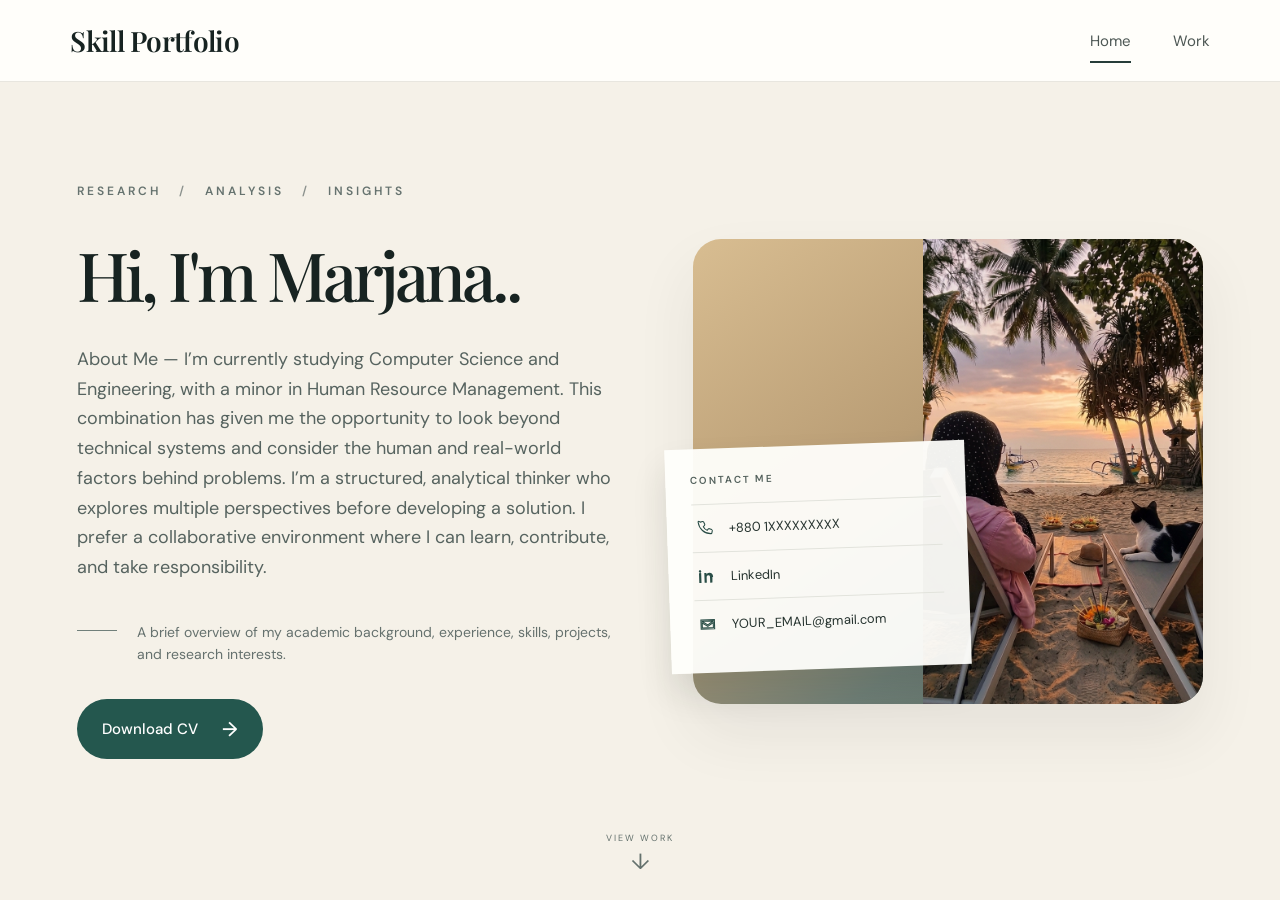
==== commit c053d1d5: "Update index.html" ====
--- a/index.html
+++ b/index.html
@@ -92,10 +92,7 @@
             <!-- RIGHT SIDE -->
             <div class="hero-visual">
 
-                <div class="visual-quote">
-                    <em>Better questions.</em><br>
-                    <em>Better decisions.</em>
-                </div>
+                
 
                 <div class="visual-card">
 
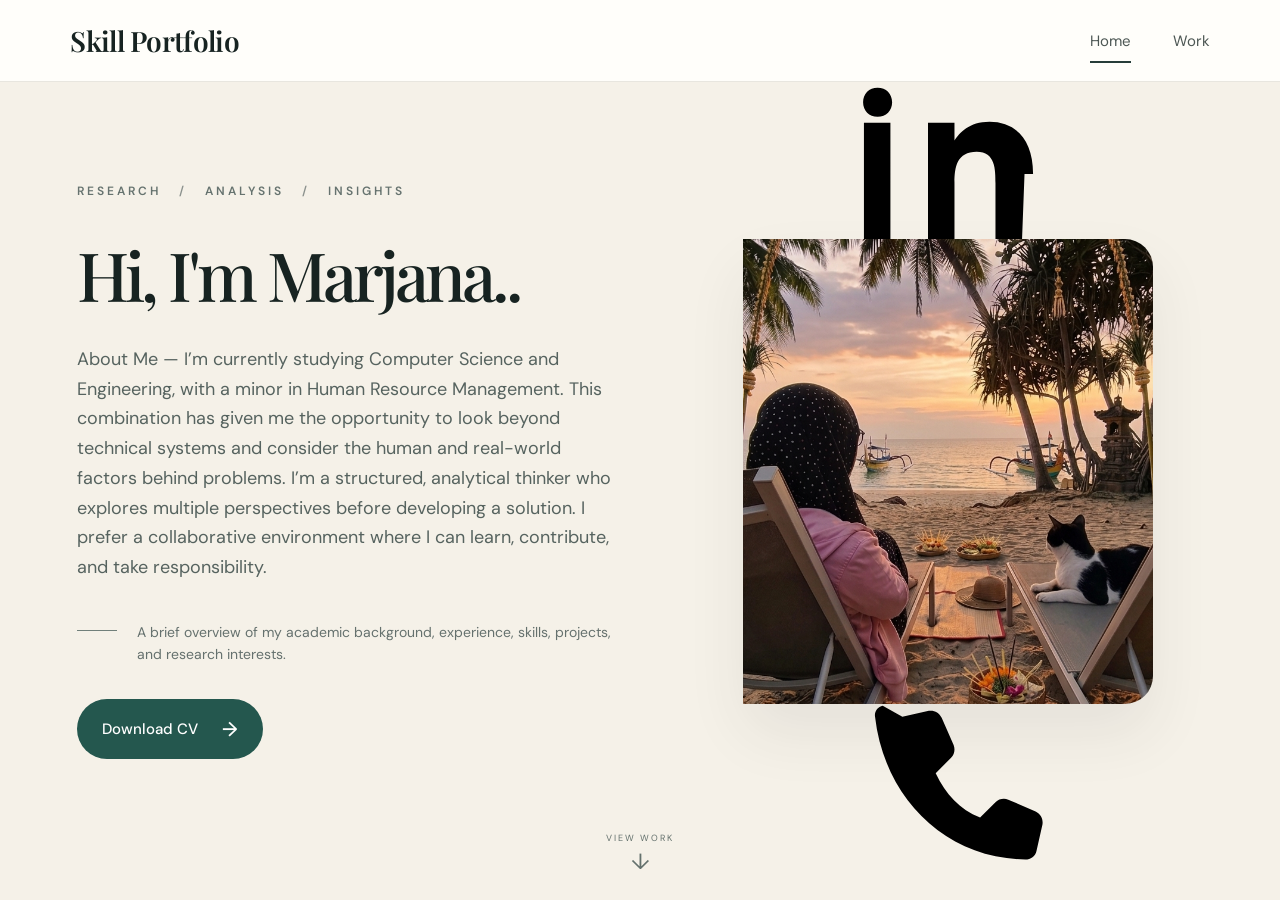
==== commit e32f91cd: "Update index.html" ====
--- a/index.html
+++ b/index.html
@@ -103,69 +103,72 @@
                         class="profile-photo"
                     >
 
-                    <div class="contact-card">
-
-                        <div class="contact-label">
-                            CONTACT ME
-                        </div>
-
-                        <!-- PHONE -->
-                        <a href="tel:+8801XXXXXXXXX" class="contact-item">
-
-                            <span class="contact-icon">
-                                <!-- phone -->
-                                <svg viewBox="0 0 24 24">
-                                    <path d="M6.6 2.9l3.1-.7c.6-.1 1.2.2 1.5.8l1.4 3.2c.2.5.1 1.1-.3 1.5L10.5 9.5c1.2 2.5 2.8 4.2 5.2 5.2l1.8-1.8c.4-.4 1-.5 1.5-.3l3.2 1.4c.6.3.9.9.8 1.5l-.7 3.1c-.1.6-.7 1-1.3 1C11.6 19.5 4.5 12.4 3.4 2.9c-.1-.6.3-1.2.9-1.3z"/>
-                                </svg>
-                            </span>
-
-                            <span>
-                                +880 1XXXXXXXXX
-                            </span>
-
-                        </a>
-
-
-                        <!-- LINKEDIN -->
-                        <a
-                            href="https://www.linkedin.com/in/YOUR-LINKEDIN/"
-                            target="_blank"
-                            rel="noopener"
-                            class="contact-item"
-                        >
-
-                            <span class="contact-icon">
-                                <svg viewBox="0 0 24 24">
-                                    <path d="M5.2 7.1H2.1V21h3.1V7.1zM3.7 3C2.7 3 2 3.7 2 4.7s.7 1.7 1.7 1.7 1.7-.7 1.7-1.7S4.7 3 3.7 3zM21.9 13.1c0-4.2-2.2-6.1-5.1-6.1-2.4 0-3.5 1.3-4.1 2.2V7.1H9.6V21h3.1v-6.9c0-1.8.3-3.6 2.6-3.6 2.2 0 2.2 2.1 2.2 3.7V21h3.1l.3-7.9z"/>
-                                </svg>
-                            </span>
-
-                            <span>
-                                LinkedIn
-                            </span>
-
-                        </a>
-
-
-                        <!-- EMAIL -->
-                        <a
-                            href="mailto:YOUR_EMAIL@gmail.com"
-                            class="contact-item"
-                        >
-
-                            <span class="contact-icon">
-                                <svg viewBox="0 0 24 24">
-                                    <path d="M2.5 5.5h19v13h-19v-13zm1.7 1.8v.2l7.8 5.3 7.8-5.3v-.2H4.2zm15.6 9.4V9.7L12 14.8 4.2 9.7v7h15.6z"/>
-                                </svg>
-                            </span>
-
-                            <span>
-                                YOUR_EMAIL@gmail.com
-                            </span>
-
-                        </a>
-
+
+                <div class="profile-connect">
+
+                    <div class="connect-label">
+                        Let’s Connect & Collaborate
                     </div>
+
+                <div class="connect-icons">
+
+                <!-- LINKEDIN -->
+                <a
+                    href="https://www.linkedin.com/in/YOUR-LINKEDIN/"
+                    target="_blank"
+                    rel="noopener"
+                    class="connect-icon"
+                    aria-label="LinkedIn"
+                >
+                <svg viewBox="0 0 24 24">
+                    <path d="M5.2 7.1H2.1V21h3.1V7.1zM3.7 3C2.7 3 2 3.7 2 4.7s.7 1.7 1.7 1.7 1.7-.7 1.7-1.7S4.7 3 3.7 3zM21.9 13.1c0-4.2-2.2-6.1-5.1-6.1-2.4 0-3.5 1.3-4.1 2.2V7.1H9.6V21h3.1v-6.9c0-1.8.3-3.6 2.6-3.6 2.2 0 2.2 2.1 2.2 3.7V21h3.1l.3-7.9z"/>
+                </svg>
+                </a>
+
+
+        <!-- YOUTUBE -->
+                <a
+                    href="https://www.youtube.com/@YOUR-CHANNEL"
+                    target="_blank"
+                    rel="noopener"
+                    class="connect-icon"
+                    aria-label="YouTube"
+                >
+                <svg viewBox="0 0 24 24">
+                    <path d="M23.5 6.2a3 3 0 0 0-2.1-2.1C19.5 3.5 12 3.5 12 3.5s-7.5 0-9.4.6A3 3 0 0 0 .5 6.2C0 8.1 0 12 0 12s0 3.9.5 5.8a3 3 0 0 0 2.1 2.1c1.9.6 9.4.6 9.4.6s7.5 0 9.4-.6a3 3 0 0 0 2.1-2.1c.5-1.9.5-5.8.5-5.8s0-3.9-.5-5.8z"/>
+                    <path d="M9.6 15.5l5.7-3.5-5.7-3.5v7z" fill="white"/>
+                </svg>
+                </a>
+
+
+        <!-- GMAIL -->
+                <a
+                    href="mailto:YOUR_EMAIL@gmail.com"
+                    class="connect-icon"
+                    aria-label="Email"
+                >
+                <svg viewBox="0 0 24 24">
+                    <path d="M2.5 5.5h19v13h-19v-13zm1.7 1.8v.2l7.8 5.3 7.8-5.3v-.2H4.2zm15.6 9.4V9.7L12 14.8 4.2 9.7v7h15.6z"/>
+                </svg>
+                </a>
+
+
+        <!-- PHONE -->
+                <a
+                    href="tel:+8801XXXXXXXXX"
+                    class="connect-icon"
+                    aria-label="Phone"
+                >
+                <svg viewBox="0 0 24 24">
+                    <path d="M6.6 2.9l3.1-.7c.6-.1 1.2.2 1.5.8l1.4 3.2c.2.5.1 1.1-.3 1.5L10.5 9.5c1.2 2.5 2.8 4.2 5.2 5.2l1.8-1.8c.4-.4 1-.5 1.5-.3l3.2 1.4c.6.3.9.9.8 1.5l-.7 3.1c-.1.6-.7 1-1.3 1C11.6 19.5 4.5 12.4 3.4 2.9c-.1-.6.3-1.2.9-1.3z"/>
+                </svg>
+                </a>
+
+                </div>
+
+        </div>
+
+
 
                 </div>
 
--- a/style.css
+++ b/style.css
@@ -280,21 +280,14 @@
 .visual-card {
     position: relative;
 
-    width: min(610px, 100%);
+    width: min(410px, 100%);
     height: 465px;
 
     border-radius: 28px;
 
     overflow: visible;
 
-    background:
-        linear-gradient(
-            145deg,
-            #d8bd91 0%,
-            #b99d75 42%,
-            #6d7d75 70%,
-            #576760 100%
-        );
+   
 
     box-shadow: 0 30px 60px rgba(45, 51, 48, 0.08);
 
@@ -319,7 +312,7 @@
     top: -60px;
     left: -20px;
 
-    background: rgba(220, 191, 145, 0.65);
+    
 
     z-index: -1;
 }
@@ -330,7 +323,7 @@
 .profile-photo {
     position: absolute;
 
-    width: 55%;
+    width: 100%;
     height: 100%;
 
     right: 0;
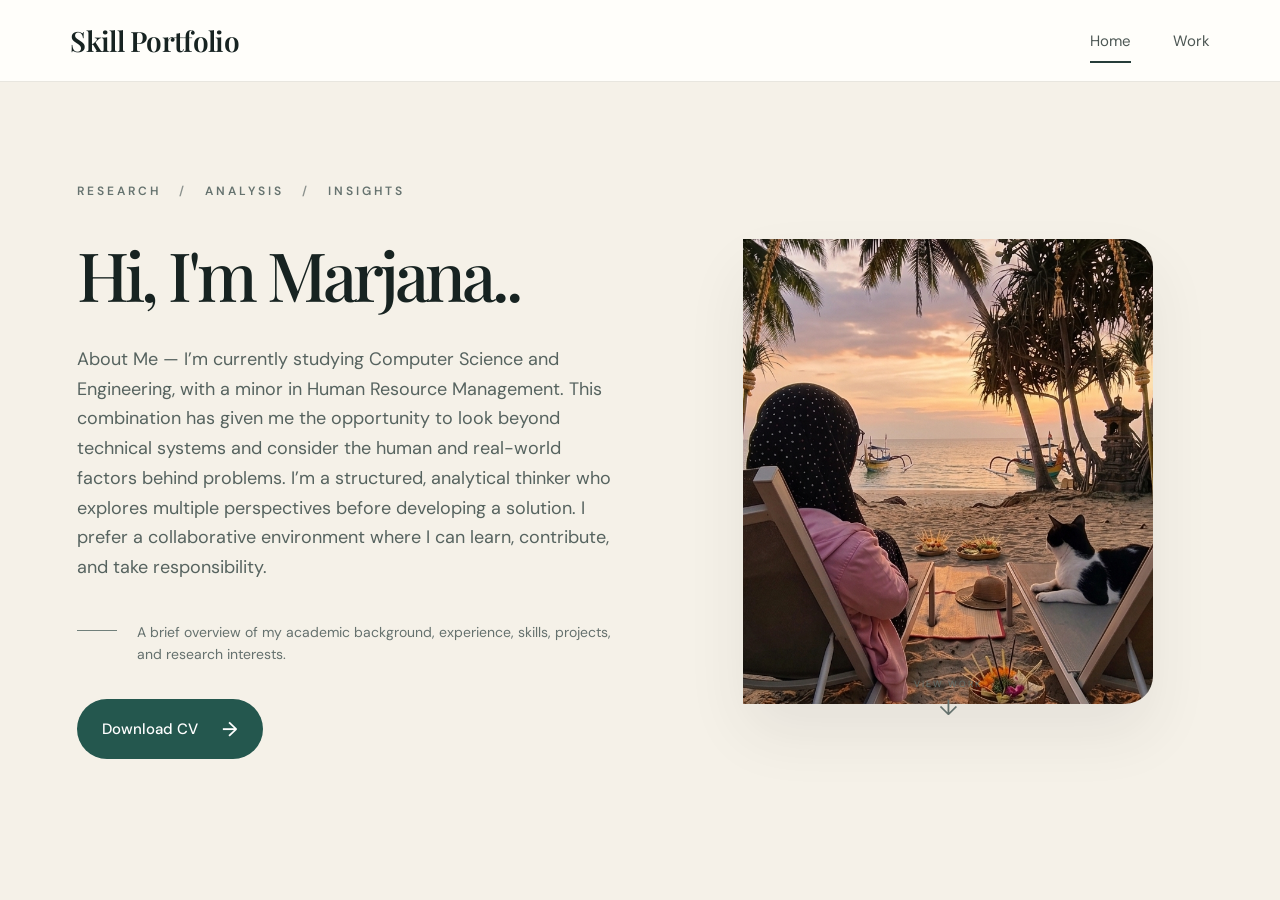
==== commit c6374fa3: "Update index.html" ====
--- a/index.html
+++ b/index.html
@@ -94,87 +94,80 @@
 
                 
 
+
                 <div class="visual-card">
-
-                    <!-- Replace this with your own photo -->
+                
+                    <!-- Profile Photo -->
                     <img
                         src="assets/profile-cat.jpg"
                         alt="Marjana with her cat"
                         class="profile-photo"
                     >
-
-
-                <div class="profile-connect">
-
-                    <div class="connect-label">
-                        Let’s Connect & Collaborate
+                
+                    <!-- Social & Contact Links -->
+                    <div class="profile-connect">
+                
+                        <div class="connect-label">
+                            Let’s Connect & Collaborate
+                        </div>
+                
+                        <div class="connect-icons">
+                
+                            <!-- LINKEDIN -->
+                            <a
+                                href="https://www.linkedin.com/in/YOUR-LINKEDIN/"
+                                target="_blank"
+                                rel="noopener"
+                                class="connect-icon"
+                                aria-label="LinkedIn"
+                            >
+                                <svg viewBox="0 0 24 24">
+                                    <path d="M5.2 7.1H2.1V21h3.1V7.1zM3.7 3C2.7 3 2 3.7 2 4.7s.7 1.7 1.7 1.7 1.7-.7 1.7-1.7S4.7 3 3.7 3zM21.9 13.1c0-4.2-2.2-6.1-5.1-6.1-2.4 0-3.5 1.3-4.1 2.2V7.1H9.6V21h3.1v-6.9c0-1.8.3-3.6 2.6-3.6 2.2 0 2.2 2.1 2.2 3.7V21h3.1l.3-7.9z"/>
+                                </svg>
+                            </a>
+                
+                            <!-- YOUTUBE -->
+                            <a
+                                href="https://www.youtube.com/@YOUR-CHANNEL"
+                                target="_blank"
+                                rel="noopener"
+                                class="connect-icon"
+                                aria-label="YouTube"
+                            >
+                                <svg viewBox="0 0 24 24">
+                                    <path d="M23.5 6.2a3 3 0 0 0-2.1-2.1C19.5 3.5 12 3.5 12 3.5s-7.5 0-9.4.6A3 3 0 0 0 .5 6.2C0 8.1 0 12 0 12s0 3.9.5 5.8a3 3 0 0 0 2.1 2.1c1.9.6 9.4.6 9.4.6s7.5 0 9.4-.6a3 3 0 0 0 2.1-2.1c.5-1.9-.5-5.8-.5-5.8s0-3.9.5-5.8z"/>
+                                    <path d="M9.6 15.5l5.7-3.5-5.7-3.5v7z" fill="white"/>
+                                </svg>
+                            </a>
+                
+                            <!-- GMAIL -->
+                            <a
+                                href="mailto:YOUR_EMAIL@gmail.com"
+                                class="connect-icon"
+                                aria-label="Email"
+                            >
+                                <svg viewBox="0 0 24 24">
+                                    <path d="M2.5 5.5h19v13h-19v-13zm1.7 1.8v.2l7.8 5.3 7.8-5.3v-.2H4.2zm15.6 9.4V9.7L12 14.8 4.2 9.7v7h15.6z"/>
+                                </svg>
+                            </a>
+                
+                            <!-- PHONE -->
+                            <a
+                                href="tel:+8801XXXXXXXXX"
+                                class="connect-icon"
+                                aria-label="Phone"
+                            >
+                                <svg viewBox="0 0 24 24">
+                                    <path d="M6.6 2.9l3.1-.7c.6-.1 1.2.2 1.5.8l1.4 3.2c.2.5.1 1.1-.3 1.5L10.5 9.5c1.2 2.5 2.8 4.2 5.2 5.2l1.8-1.8c.4-.4 1-.5 1.5-.3l3.2 1.4c.6.3.9.9.8 1.5l-.7 3.1c-.1.6-.7 1-1.3 1C11.6 19.5 4.5 12.4 3.4 2.9c-.1-.6.3-1.2.9-1.3z"/>
+                                </svg>
+                            </a>
+                
+                        </div>
                     </div>
-
-                <div class="connect-icons">
-
-                <!-- LINKEDIN -->
-                <a
-                    href="https://www.linkedin.com/in/YOUR-LINKEDIN/"
-                    target="_blank"
-                    rel="noopener"
-                    class="connect-icon"
-                    aria-label="LinkedIn"
-                >
-                <svg viewBox="0 0 24 24">
-                    <path d="M5.2 7.1H2.1V21h3.1V7.1zM3.7 3C2.7 3 2 3.7 2 4.7s.7 1.7 1.7 1.7 1.7-.7 1.7-1.7S4.7 3 3.7 3zM21.9 13.1c0-4.2-2.2-6.1-5.1-6.1-2.4 0-3.5 1.3-4.1 2.2V7.1H9.6V21h3.1v-6.9c0-1.8.3-3.6 2.6-3.6 2.2 0 2.2 2.1 2.2 3.7V21h3.1l.3-7.9z"/>
-                </svg>
-                </a>
-
-
-        <!-- YOUTUBE -->
-                <a
-                    href="https://www.youtube.com/@YOUR-CHANNEL"
-                    target="_blank"
-                    rel="noopener"
-                    class="connect-icon"
-                    aria-label="YouTube"
-                >
-                <svg viewBox="0 0 24 24">
-                    <path d="M23.5 6.2a3 3 0 0 0-2.1-2.1C19.5 3.5 12 3.5 12 3.5s-7.5 0-9.4.6A3 3 0 0 0 .5 6.2C0 8.1 0 12 0 12s0 3.9.5 5.8a3 3 0 0 0 2.1 2.1c1.9.6 9.4.6 9.4.6s7.5 0 9.4-.6a3 3 0 0 0 2.1-2.1c.5-1.9.5-5.8.5-5.8s0-3.9-.5-5.8z"/>
-                    <path d="M9.6 15.5l5.7-3.5-5.7-3.5v7z" fill="white"/>
-                </svg>
-                </a>
-
-
-        <!-- GMAIL -->
-                <a
-                    href="mailto:YOUR_EMAIL@gmail.com"
-                    class="connect-icon"
-                    aria-label="Email"
-                >
-                <svg viewBox="0 0 24 24">
-                    <path d="M2.5 5.5h19v13h-19v-13zm1.7 1.8v.2l7.8 5.3 7.8-5.3v-.2H4.2zm15.6 9.4V9.7L12 14.8 4.2 9.7v7h15.6z"/>
-                </svg>
-                </a>
-
-
-        <!-- PHONE -->
-                <a
-                    href="tel:+8801XXXXXXXXX"
-                    class="connect-icon"
-                    aria-label="Phone"
-                >
-                <svg viewBox="0 0 24 24">
-                    <path d="M6.6 2.9l3.1-.7c.6-.1 1.2.2 1.5.8l1.4 3.2c.2.5.1 1.1-.3 1.5L10.5 9.5c1.2 2.5 2.8 4.2 5.2 5.2l1.8-1.8c.4-.4 1-.5 1.5-.3l3.2 1.4c.6.3.9.9.8 1.5l-.7 3.1c-.1.6-.7 1-1.3 1C11.6 19.5 4.5 12.4 3.4 2.9c-.1-.6.3-1.2.9-1.3z"/>
-                </svg>
-                </a>
-
-                </div>
-
-        </div>
-
-
-
-                </div>
-
-            </div>
-
-        </div>
+                
+                </div>
+
+
 
 
         <!-- DOWN INDICATOR -->
--- a/style.css
+++ b/style.css
@@ -336,81 +336,65 @@
 
 /* CONTACT CARD */
 
-.contact-card {
-    position: absolute;
-
-    left: -25px;
-    bottom: 35px;
-
-    width: 300px;
-
-    padding: 25px;
-
-    background: rgba(255, 255, 252, 0.94);
-
-    box-shadow: 0 20px 35px rgba(30, 38, 35, 0.12);
-
-    transform: rotate(-2deg);
-
-    z-index: 5;
-}
-
-.contact-label {
-    margin-bottom: 17px;
+/* LET'S CONNECT */
+
+.profile-connect {
+    margin-top: 22px;
+    text-align: center;
+}
+
+.connect-label {
+    margin-bottom: 12px;
 
     color: #53615c;
 
     font-size: 10px;
     font-weight: 600;
 
-    letter-spacing: 2px;
-}
-
-.contact-item {
-    display: flex;
-    align-items: center;
-
-    gap: 12px;
-
-    padding: 11px 0;
-
-    border-top: 1px solid #e2e3dc;
-
-    font-size: 13px;
-
-    color: #26332f;
-
-    transition: transform 0.2s ease;
-}
-
-.contact-item:hover {
-    transform: translateX(4px);
-}
-
-.contact-icon {
-    width: 25px;
-    height: 25px;
-
-    display: flex;
-    align-items: center;
+    letter-spacing: 1.8px;
+    text-transform: uppercase;
+}
+
+.connect-icons {
+    display: flex;
     justify-content: center;
-
-    flex-shrink: 0;
-}
-
-.contact-icon svg {
-    width: 17px;
-    height: 17px;
-
-    fill: none;
-    stroke: #294d46;
-    stroke-width: 1.5;
-}
-
-.contact-item:nth-child(3) svg {
+    align-items: center;
+
+    gap: 18px;
+}
+
+.connect-icon {
+    width: 30px;
+    height: 30px;
+
+    display: flex;
+    align-items: center;
+    justify-content: center;
+
+    text-decoration: none;
+
+    transition:
+        transform 0.2s ease,
+        opacity 0.2s ease;
+}
+
+.connect-icon svg {
+    width: 19px;
+    height: 19px;
+
     fill: #294d46;
-    stroke: none;
-}
+
+    transition: fill 0.2s ease;
+}
+
+.connect-icon:hover {
+    transform: translateY(-3px);
+}
+
+.connect-icon:hover svg {
+    fill: #53615c;
+}
+
 
 
 /* =========================================
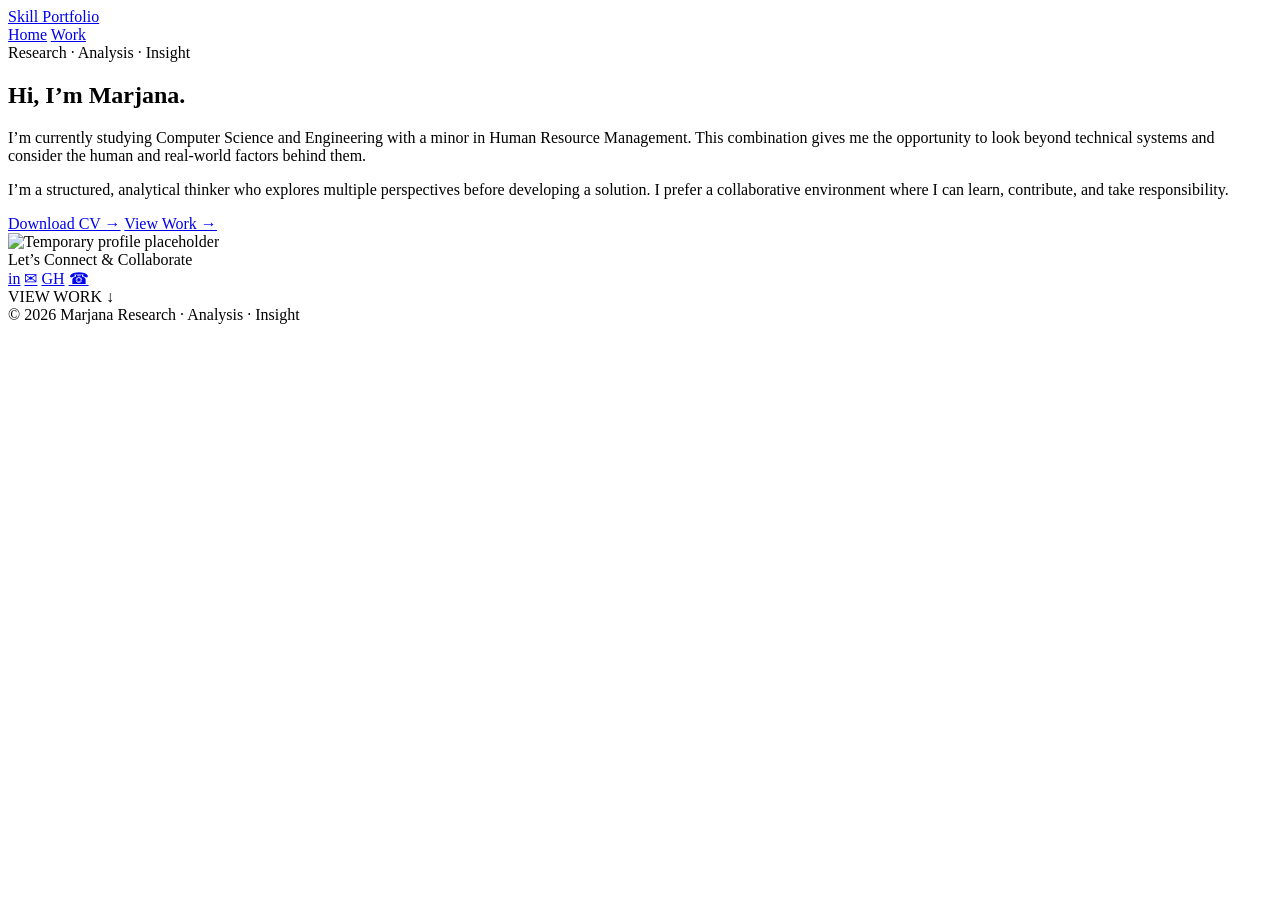
==== commit fe00a959: "Add files via upload" ====
--- a/index.html
+++ b/index.html
@@ -1,259 +1,59 @@
-<!DOCTYPE html>
+<!doctype html>
 <html lang="en">
 <head>
-    <meta charset="UTF-8">
-    <meta name="viewport" content="width=device-width, initial-scale=1.0">
-
-    <title>Marjana | Skill Portfolio</title>
-
-    <link rel="stylesheet" href="style.css">
-
-    <!-- Google Fonts -->
-    <link rel="preconnect" href="https://fonts.googleapis.com">
-    <link rel="preconnect" href="https://fonts.gstatic.com" crossorigin>
-    <link href="https://fonts.googleapis.com/css2?family=DM+Sans:wght@400;500;600&family=Playfair+Display:wght@500;600&display=swap" rel="stylesheet">
+<meta charset="utf-8">
+<meta name="viewport" content="width=device-width,initial-scale=1">
+<meta name="description" content="Marjana's skill portfolio — research, analysis, presentations and reports.">
+<title>Home · Skill Portfolio</title>
+<link rel="stylesheet" href="styles.css">
 </head>
-
 <body>
 
-<!-- =========================
-     HEADER
-========================= -->
-
 <header class="site-header">
-
-    <a href="#home" class="logo" onclick="showHome()">
-        Skill Portfolio
-    </a>
-
-    <nav class="main-nav">
-        <a href="#home" class="nav-link active" onclick="showHome()">Home</a>
-        <a href="#work" class="nav-link" onclick="showWork()">Work</a>
-    </nav>
-
+  <a class="logo" href="index.html">Skill Portfolio</a>
+  <nav class="nav" aria-label="Primary navigation">
+    <a href="index.html" data-current>Home</a>
+    <a href="work.html" data-current>Work</a>
+  </nav>
 </header>
 
-
-<!-- =========================
-     MAIN APPLICATION
-========================= -->
-
-<main id="app">
-
-    <!-- HOME PAGE -->
-    <section id="home-page" class="page">
-
-        <div class="hero">
-
-            <!-- LEFT SIDE -->
-            <div class="hero-content">
-
-                <div class="eyebrow">
-                    RESEARCH
-                    <span>/</span>
-                    ANALYSIS
-                    <span>/</span>
-                    INSIGHTS
-                </div>
-
-                <h1>
-                    Hi, I'm Marjana..
-                </h1>
-
-                <p class="hero-description">
-                    About Me — I’m currently studying Computer Science and
-                    Engineering, with a minor in Human Resource Management.
-                    This combination has given me the opportunity to look
-                    beyond technical systems and consider the human and
-                    real-world factors behind problems. I’m a structured,
-                    analytical thinker who explores multiple perspectives
-                    before developing a solution. I prefer a collaborative
-                    environment where I can learn, contribute, and take
-                    responsibility.
-                </p>
-
-                <div class="hero-note">
-                    <span class="note-line"></span>
-
-                    <span>
-                        A brief overview of my academic background,
-                        experience, skills, projects, and research interests.
-                    </span>
-                </div>
-
-                <a href="assets/Marjana_CV.pdf" class="download-btn">
-                    Download CV
-                    <span>→</span>
-                </a>
-
-            </div>
-
-
-            <!-- RIGHT SIDE -->
-            <div class="hero-visual">
-
-                
-
-
-                <div class="visual-card">
-                
-                    <!-- Profile Photo -->
-                    <img
-                        src="assets/profile-cat.jpg"
-                        alt="Marjana with her cat"
-                        class="profile-photo"
-                    >
-                
-                    <!-- Social & Contact Links -->
-                    <div class="profile-connect">
-                
-                        <div class="connect-label">
-                            Let’s Connect & Collaborate
-                        </div>
-                
-                        <div class="connect-icons">
-                
-                            <!-- LINKEDIN -->
-                            <a
-                                href="https://www.linkedin.com/in/YOUR-LINKEDIN/"
-                                target="_blank"
-                                rel="noopener"
-                                class="connect-icon"
-                                aria-label="LinkedIn"
-                            >
-                                <svg viewBox="0 0 24 24">
-                                    <path d="M5.2 7.1H2.1V21h3.1V7.1zM3.7 3C2.7 3 2 3.7 2 4.7s.7 1.7 1.7 1.7 1.7-.7 1.7-1.7S4.7 3 3.7 3zM21.9 13.1c0-4.2-2.2-6.1-5.1-6.1-2.4 0-3.5 1.3-4.1 2.2V7.1H9.6V21h3.1v-6.9c0-1.8.3-3.6 2.6-3.6 2.2 0 2.2 2.1 2.2 3.7V21h3.1l.3-7.9z"/>
-                                </svg>
-                            </a>
-                
-                            <!-- YOUTUBE -->
-                            <a
-                                href="https://www.youtube.com/@YOUR-CHANNEL"
-                                target="_blank"
-                                rel="noopener"
-                                class="connect-icon"
-                                aria-label="YouTube"
-                            >
-                                <svg viewBox="0 0 24 24">
-                                    <path d="M23.5 6.2a3 3 0 0 0-2.1-2.1C19.5 3.5 12 3.5 12 3.5s-7.5 0-9.4.6A3 3 0 0 0 .5 6.2C0 8.1 0 12 0 12s0 3.9.5 5.8a3 3 0 0 0 2.1 2.1c1.9.6 9.4.6 9.4.6s7.5 0 9.4-.6a3 3 0 0 0 2.1-2.1c.5-1.9-.5-5.8-.5-5.8s0-3.9.5-5.8z"/>
-                                    <path d="M9.6 15.5l5.7-3.5-5.7-3.5v7z" fill="white"/>
-                                </svg>
-                            </a>
-                
-                            <!-- GMAIL -->
-                            <a
-                                href="mailto:YOUR_EMAIL@gmail.com"
-                                class="connect-icon"
-                                aria-label="Email"
-                            >
-                                <svg viewBox="0 0 24 24">
-                                    <path d="M2.5 5.5h19v13h-19v-13zm1.7 1.8v.2l7.8 5.3 7.8-5.3v-.2H4.2zm15.6 9.4V9.7L12 14.8 4.2 9.7v7h15.6z"/>
-                                </svg>
-                            </a>
-                
-                            <!-- PHONE -->
-                            <a
-                                href="tel:+8801XXXXXXXXX"
-                                class="connect-icon"
-                                aria-label="Phone"
-                            >
-                                <svg viewBox="0 0 24 24">
-                                    <path d="M6.6 2.9l3.1-.7c.6-.1 1.2.2 1.5.8l1.4 3.2c.2.5.1 1.1-.3 1.5L10.5 9.5c1.2 2.5 2.8 4.2 5.2 5.2l1.8-1.8c.4-.4 1-.5 1.5-.3l3.2 1.4c.6.3.9.9.8 1.5l-.7 3.1c-.1.6-.7 1-1.3 1C11.6 19.5 4.5 12.4 3.4 2.9c-.1-.6.3-1.2.9-1.3z"/>
-                                </svg>
-                            </a>
-                
-                        </div>
-                    </div>
-                
-                </div>
-
-
-
-
-        <!-- DOWN INDICATOR -->
-        <button class="scroll-indicator" onclick="showWork()" aria-label="View work">
-
-            <span class="scroll-text">
-                VIEW WORK
-            </span>
-
-            <span class="down-arrow">
-                ↓
-            </span>
-
-        </button>
-
-    </section>
-
-
-
-    <!-- WORK PAGE -->
-    <section id="work-page" class="page hidden">
-
-        <div class="work-header">
-
-            <div>
-
-                <div class="eyebrow work-eyebrow">
-                    SKILL PORTFOLIO
-                    <span class="horizontal-line"></span>
-                </div>
-
-                <h2>
-                    What I've Worked On
-                </h2>
-
-            </div>
-
-            <p class="work-intro">
-                A collection of my research, analysis, writing, and
-                presentation work — showing how I turn information
-                into insights.
-            </p>
-
+<main>
+<section class="hero">
+  <div class="hero-inner">
+    <div class="hero-copy">
+      <div class="eyebrow">Research · Analysis · Insight</div>
+      <h1>Hi, I’m Marjana.</h1>
+      <p class="lead">I’m currently studying Computer Science and Engineering with a minor in Human Resource Management. This combination gives me the opportunity to look beyond technical systems and consider the human and real-world factors behind them.</p>
+      <p class="sub">I’m a structured, analytical thinker who explores multiple perspectives before developing a solution. I prefer a collaborative environment where I can learn, contribute, and take responsibility.</p>
+      <div class="hero-actions">
+        <a class="btn primary" href="assets/pdfs/Marjana_CV.pdf" download>Download CV →</a>
+        <a class="btn ghost" href="work.html">View Work →</a>
+      </div>
+    </div>
+    <div class="profile-panel">
+      <img src="assets/images/profile-placeholder.svg" class="profile-photo" alt="Temporary profile placeholder">
+      <div class="connect">
+        <div class="connect-label">Let’s Connect &amp; Collaborate</div>
+        <div class="socials">
+          <a href="https://www.linkedin.com/" target="_blank" rel="noopener" aria-label="LinkedIn">in</a>
+          <a href="mailto:your.email@example.com" aria-label="Email">✉</a>
+          <a href="https://github.com/" target="_blank" rel="noopener" aria-label="GitHub">GH</a>
+          <a href="tel:+8801000000000" aria-label="Phone">☎</a>
         </div>
-
-
-        <!-- EXACTLY 5 SECTIONS -->
-        <div id="work-grid" class="work-grid"></div>
-
-    </section>
-
-
-
-    <!-- INSIDE WORK PAGE -->
-    <section id="detail-page" class="page hidden">
-
-        <div class="detail-container">
-
-            <button class="back-button" onclick="showWork()">
-                ← Back to Work
-            </button>
-
-            <div class="detail-header">
-
-                <div class="eyebrow" id="detail-eyebrow">
-                    WORK
-                </div>
-
-                <h2 id="detail-title">
-                    Research Work
-                </h2>
-
-                <p id="detail-description"></p>
-
-            </div>
-
-            <div id="detail-content"></div>
-
-        </div>
-
-    </section>
-
+      </div>
+    </div>
+  </div>
+  <div class="scroll-cue">VIEW WORK ↓</div>
+</section>
 </main>
 
+<footer class="footer">
+  <div class="footer-inner">
+    <span>© 2026 Marjana</span>
+    <span>Research · Analysis · Insight</span>
+  </div>
+</footer>
 
 <script src="script.js"></script>
-
 </body>
-</html>
+</html>
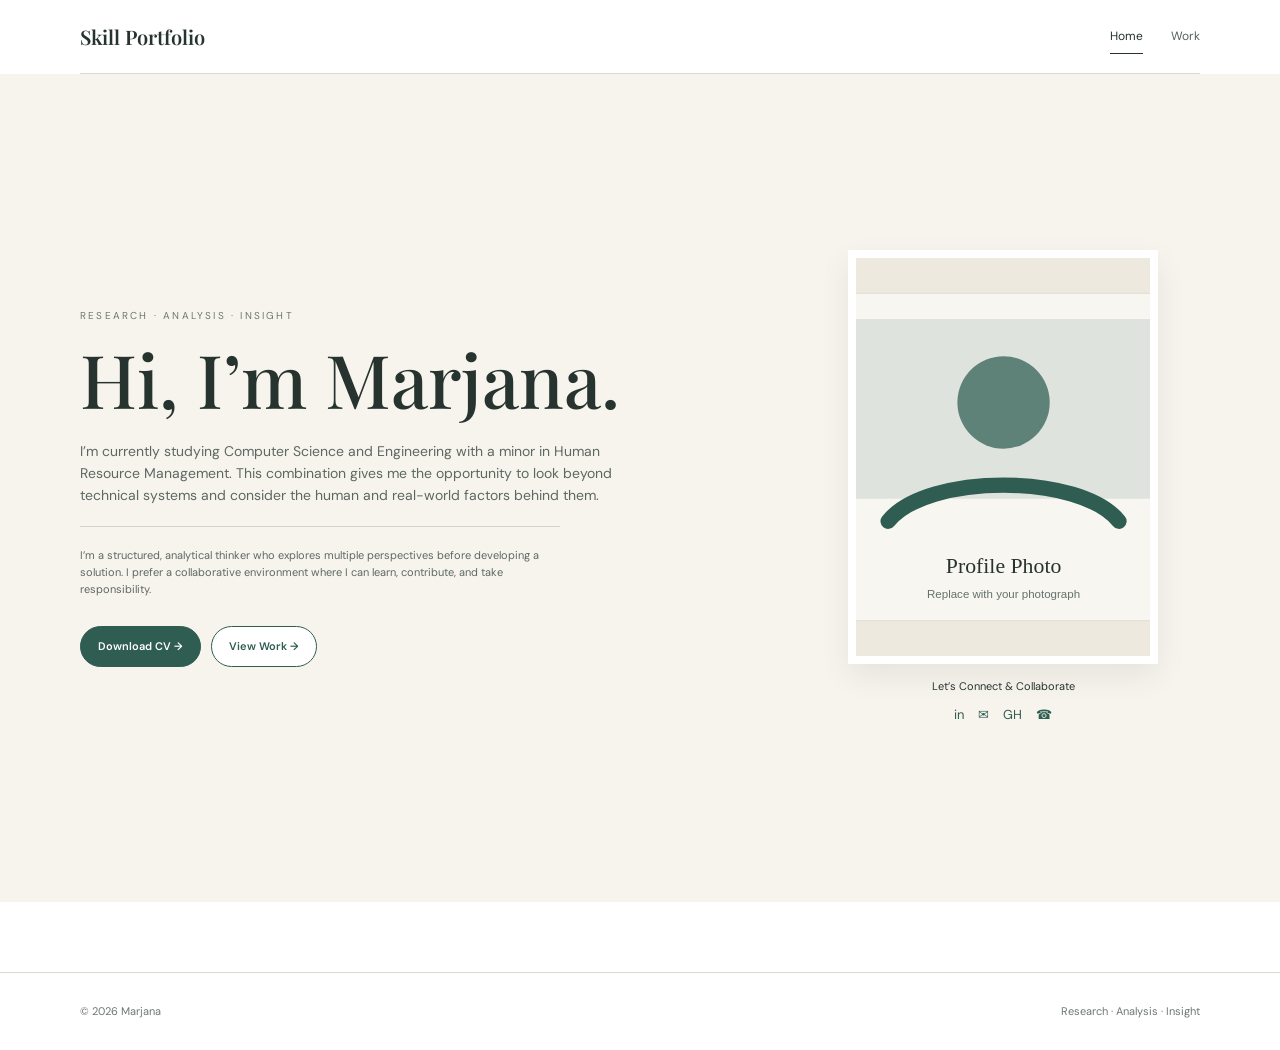
==== commit 9b360769: "Update index.html" ====
--- a/index.html
+++ b/index.html
@@ -35,15 +35,15 @@
       <div class="connect">
         <div class="connect-label">Let’s Connect &amp; Collaborate</div>
         <div class="socials">
-          <a href="https://www.linkedin.com/" target="_blank" rel="noopener" aria-label="LinkedIn">in</a>
-          <a href="mailto:your.email@example.com" aria-label="Email">✉</a>
+          <a href="www.linkedin.com/in/marjana-konica-96b9b4219" target="_blank" rel="noopener" aria-label="LinkedIn">in</a>
+          <a href="marjanakonica91@gmail.com" aria-label="Email">✉</a>
           <a href="https://github.com/" target="_blank" rel="noopener" aria-label="GitHub">GH</a>
-          <a href="tel:+8801000000000" aria-label="Phone">☎</a>
+          <a href="01798241949" aria-label="Phone">☎</a>
         </div>
       </div>
     </div>
   </div>
-  <div class="scroll-cue">VIEW WORK ↓</div>
+  
 </section>
 </main>
 
@@ -56,4 +56,4 @@
 
 <script src="script.js"></script>
 </body>
-</html>+</html>
--- a/styles.css
+++ b/styles.css
@@ -0,0 +1,151 @@
+
+@import url('https://fonts.googleapis.com/css2?family=DM+Sans:wght@400;500;600&family=Playfair+Display:wght@500;600&display=swap');
+
+:root{
+  --ink:#26332f;
+  --muted:#6e7772;
+  --line:#ddd9d1;
+  --paper:#f7f4ed;
+  --cream:#eee9df;
+  --green:#2f5d52;
+  --green-dark:#23483f;
+  --gold:#b99d75;
+  --white:#fff;
+  --max:1120px;
+}
+*{box-sizing:border-box}
+html{scroll-behavior:smooth}
+body{
+  margin:0;background:#fff;color:var(--ink);
+  font-family:"DM Sans",Arial,sans-serif;line-height:1.55;
+}
+a{color:inherit;text-decoration:none}
+img{max-width:100%;display:block}
+.site-header{
+  width:min(calc(100% - 56px),var(--max));margin:auto;
+  min-height:72px;display:flex;align-items:center;justify-content:space-between;
+  border-bottom:1px solid var(--line);
+}
+.logo{font-family:"Playfair Display",Georgia,serif;font-size:20px;font-weight:600}
+.nav{display:flex;gap:28px;font-size:12px}
+.nav a{padding:27px 0;position:relative;color:#56615d}
+.nav a:hover,.nav a.active{color:var(--ink)}
+.nav a.active:after{content:"";position:absolute;left:0;right:0;bottom:19px;height:1px;background:var(--ink)}
+.container{width:min(calc(100% - 56px),var(--max));margin:auto}
+.eyebrow{font-size:10px;letter-spacing:.22em;text-transform:uppercase;color:var(--muted)}
+h1,h2,h3{font-family:"Playfair Display",Georgia,serif;font-weight:500;line-height:1.08;margin:0}
+h1{font-size:clamp(42px,6vw,74px)}
+h2{font-size:clamp(34px,4vw,48px)}
+h3{font-size:24px}
+p{margin:0;color:#5d6863}
+.small{font-size:12px;color:var(--muted)}
+.btn{
+  display:inline-flex;align-items:center;gap:12px;padding:11px 17px;border-radius:999px;
+  font-size:11px;font-weight:600;border:1px solid var(--green);transition:.2s;
+}
+.btn.primary{background:var(--green);color:#fff}
+.btn.primary:hover{background:var(--green-dark)}
+.btn.ghost{background:#fff;color:var(--green)}
+.btn.small-btn{padding:8px 12px;font-size:10px}
+.page-top{padding:70px 0 36px}
+.page-banner{
+  background:var(--green);color:#fff;padding:34px 40px;margin-bottom:34px;
+}
+.page-banner .eyebrow{color:#dce7e2}
+.page-banner h1{font-size:42px;margin-top:8px}
+.page-intro{
+  max-width:760px;padding:0 0 26px;margin-bottom:30px;border-bottom:1px solid var(--line);
+}
+.notice{
+  background:#f4eddc;border-left:3px solid var(--gold);padding:15px 18px;
+  font-size:12px;color:#59645f;margin:24px 0 30px;
+}
+.grid{display:grid;gap:18px}
+.grid-2{grid-template-columns:repeat(2,minmax(0,1fr))}
+.grid-3{grid-template-columns:repeat(3,minmax(0,1fr))}
+.card{
+  border:1px solid var(--line);padding:25px;background:#fff;
+}
+.card:hover{border-color:#bfc6c1}
+.card-icon{
+  width:34px;height:34px;border-radius:50%;background:#edf0eb;
+  display:grid;place-items:center;margin-bottom:24px;font-size:13px;
+}
+.card h3{font-family:"DM Sans",Arial,sans-serif;font-size:15px;font-weight:600;margin-bottom:8px}
+.card p{font-size:12px}
+.arrow{float:right;font-size:18px;margin-top:10px}
+.hero{
+  background:var(--paper);min-height:calc(100vh - 72px);
+  display:grid;place-items:center;
+}
+.hero-inner{width:min(calc(100% - 56px),var(--max));display:grid;grid-template-columns:1.25fr .75fr;gap:70px;align-items:center}
+.hero-copy{padding:55px 0}
+.hero-copy h1{margin:16px 0 22px}
+.hero-copy .lead{font-size:14px;max-width:560px}
+.hero-copy .sub{font-size:11px;max-width:480px;padding-top:20px;margin-top:20px;border-top:1px solid #d8d2c8}
+.hero-actions{display:flex;gap:10px;margin-top:28px;flex-wrap:wrap}
+.profile-panel{display:flex;flex-direction:column;align-items:center}
+.profile-photo{width:min(310px,100%);aspect-ratio:3/4;object-fit:cover;border:8px solid #fff;box-shadow:0 12px 30px #00000012}
+.connect{margin-top:14px;text-align:center}
+.connect-label{font-size:11px;margin-bottom:10px}
+.socials{display:flex;justify-content:center;gap:14px}
+.socials a{font-size:13px;color:var(--green)}
+.scroll-cue{position:absolute;bottom:22px;left:50%;transform:translateX(-50%);font-size:9px;letter-spacing:.18em;color:var(--muted)}
+.work-section{padding:95px 0}
+.section-head{display:flex;justify-content:space-between;gap:40px;align-items:end;margin-bottom:34px}
+.section-head p{max-width:390px;font-size:12px}
+.work-card{min-height:170px;display:flex;flex-direction:column}
+.work-card h3{font-family:"DM Sans",Arial,sans-serif;font-size:17px;font-weight:600}
+.work-card .arrow{margin-top:auto}
+.collection{padding:10px 0 80px}
+.collection-card{display:flex;flex-direction:column;min-height:315px}
+.collection-img{width:100%;height:180px;object-fit:cover;margin-bottom:18px}
+.collection-card h3{font-family:"DM Sans",Arial,sans-serif;font-size:16px;font-weight:600}
+.collection-card .meta{font-size:11px;color:var(--muted);margin-top:6px}
+.resource{
+  border:1px solid var(--line);padding:18px 20px;display:grid;
+  grid-template-columns:1fr auto;gap:16px;align-items:center;margin-bottom:12px;
+}
+.resource h3{font-family:"DM Sans",Arial,sans-serif;font-size:14px;font-weight:600}
+.resource p{font-size:11px;margin-top:4px}
+.resource-actions{display:flex;gap:7px;flex-wrap:wrap;justify-content:flex-end}
+.resource-actions .btn{border-radius:3px}
+.stat-layout{display:grid;grid-template-columns:1fr 1fr;gap:22px}
+.stat-item{
+  border:1px solid var(--line);padding:20px;display:grid;grid-template-columns:1fr 1fr;gap:15px;
+}
+.stat-item h3{font-family:"DM Sans",Arial,sans-serif;font-size:14px;font-weight:600}
+.video-box{
+  min-height:190px;background:#f2f3f1;border:1px solid var(--line);
+  display:flex;flex-direction:column;align-items:center;justify-content:center;
+  overflow:hidden;
+}
+.video-box iframe{width:100%;height:190px;border:0}
+.video-label{font-size:11px;color:var(--muted);padding:12px}
+.report-card img{width:100%;height:220px;object-fit:cover;background:#f2f2f2}
+.report-card .body{padding-top:17px}
+.report-card h3{font-family:"DM Sans",Arial,sans-serif;font-size:16px;font-weight:600}
+.footer{border-top:1px solid var(--line);padding:30px 0;margin-top:70px}
+.footer-inner{width:min(calc(100% - 56px),var(--max));margin:auto;display:flex;justify-content:space-between;font-size:11px;color:var(--muted)}
+.back{font-size:11px;color:var(--muted);display:inline-block;margin-bottom:22px}
+.search{
+  width:100%;border:1px solid var(--line);padding:13px 16px;font:inherit;font-size:12px;
+  outline:none;margin-bottom:18px;
+}
+.search:focus{border-color:var(--green)}
+.empty-note{padding:30px;border:1px dashed var(--line);color:var(--muted);font-size:12px}
+@media(max-width:800px){
+  .site-header,.container,.hero-inner,.footer-inner{width:min(calc(100% - 32px),var(--max))}
+  .nav{gap:16px}
+  .hero-inner{grid-template-columns:1fr;gap:20px}
+  .hero-copy{padding:50px 0 15px}
+  .profile-panel{padding-bottom:70px}
+  .grid-3,.grid-2,.stat-layout{grid-template-columns:1fr}
+  .section-head{display:block}
+  .section-head p{margin-top:15px}
+  .page-banner{padding:28px 24px}
+  .resource{grid-template-columns:1fr}
+  .resource-actions{justify-content:flex-start}
+  .stat-item{grid-template-columns:1fr}
+  .scroll-cue{display:none}
+}
